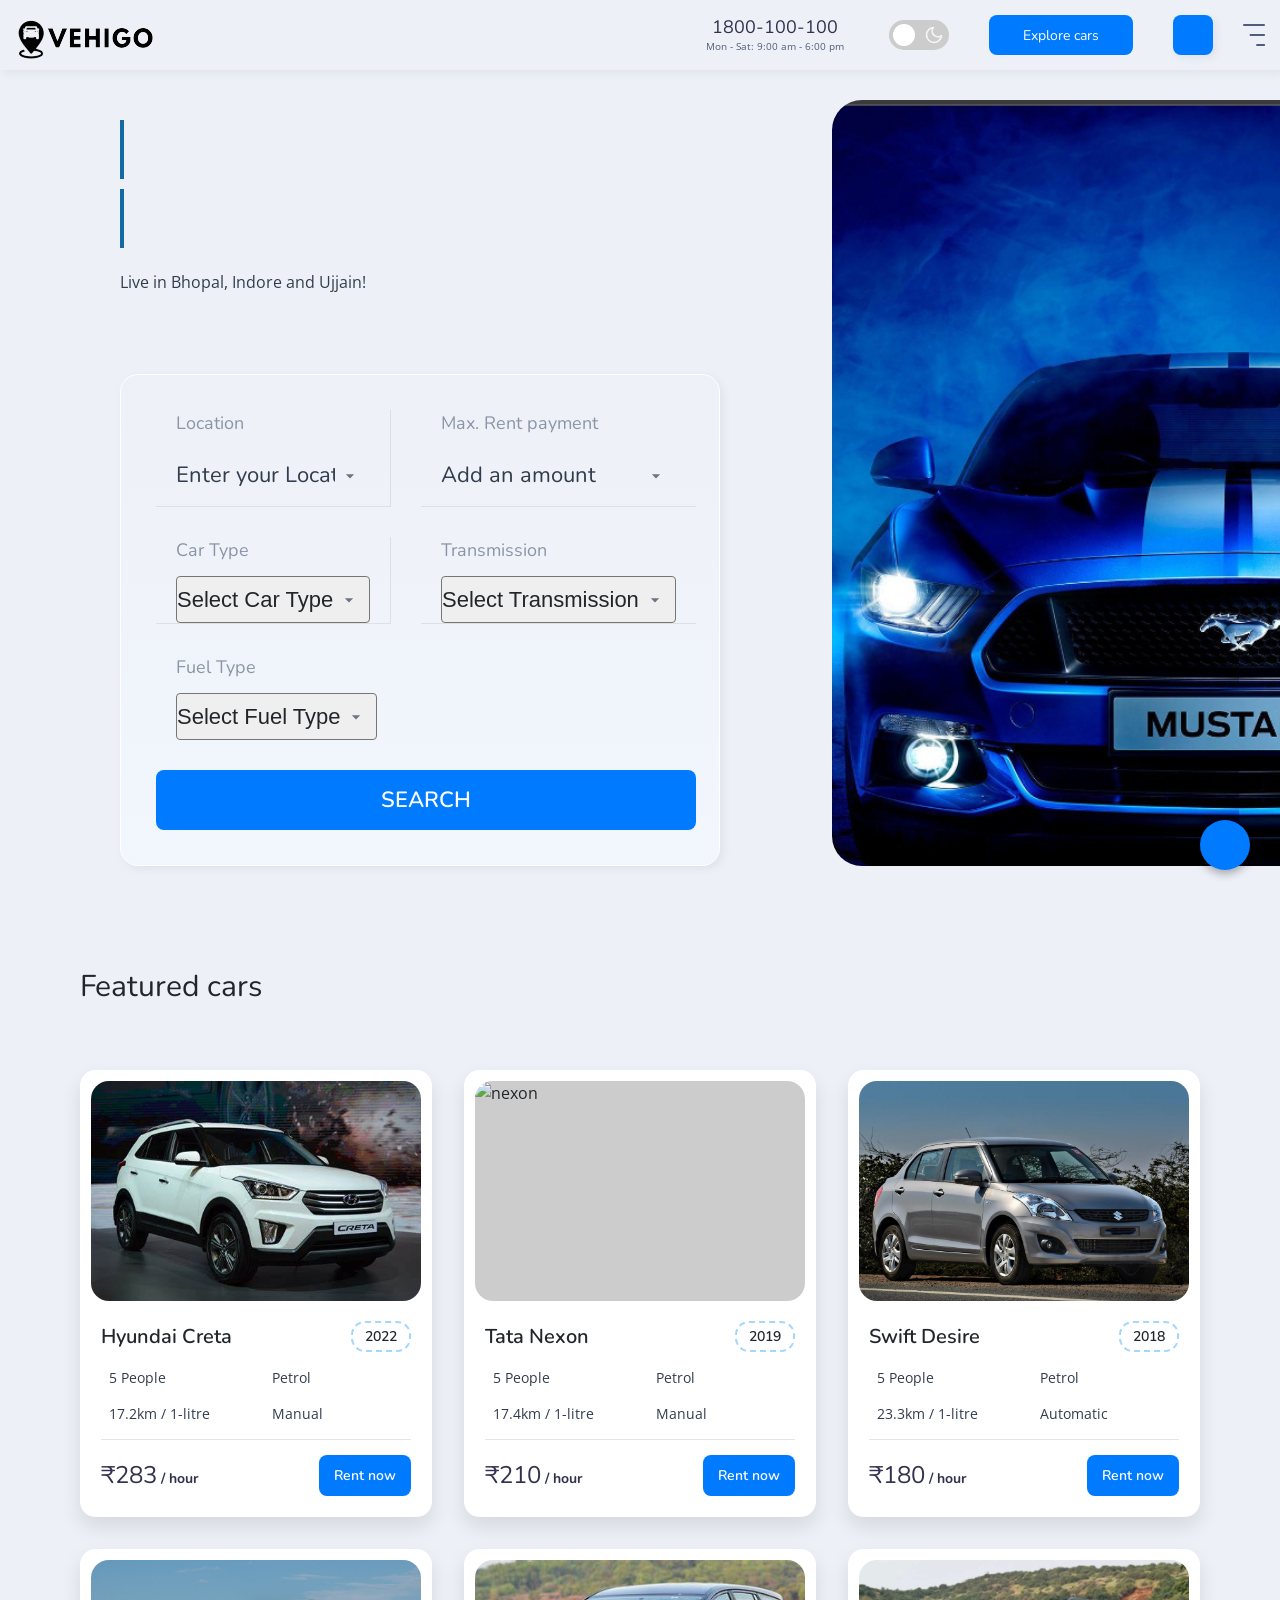
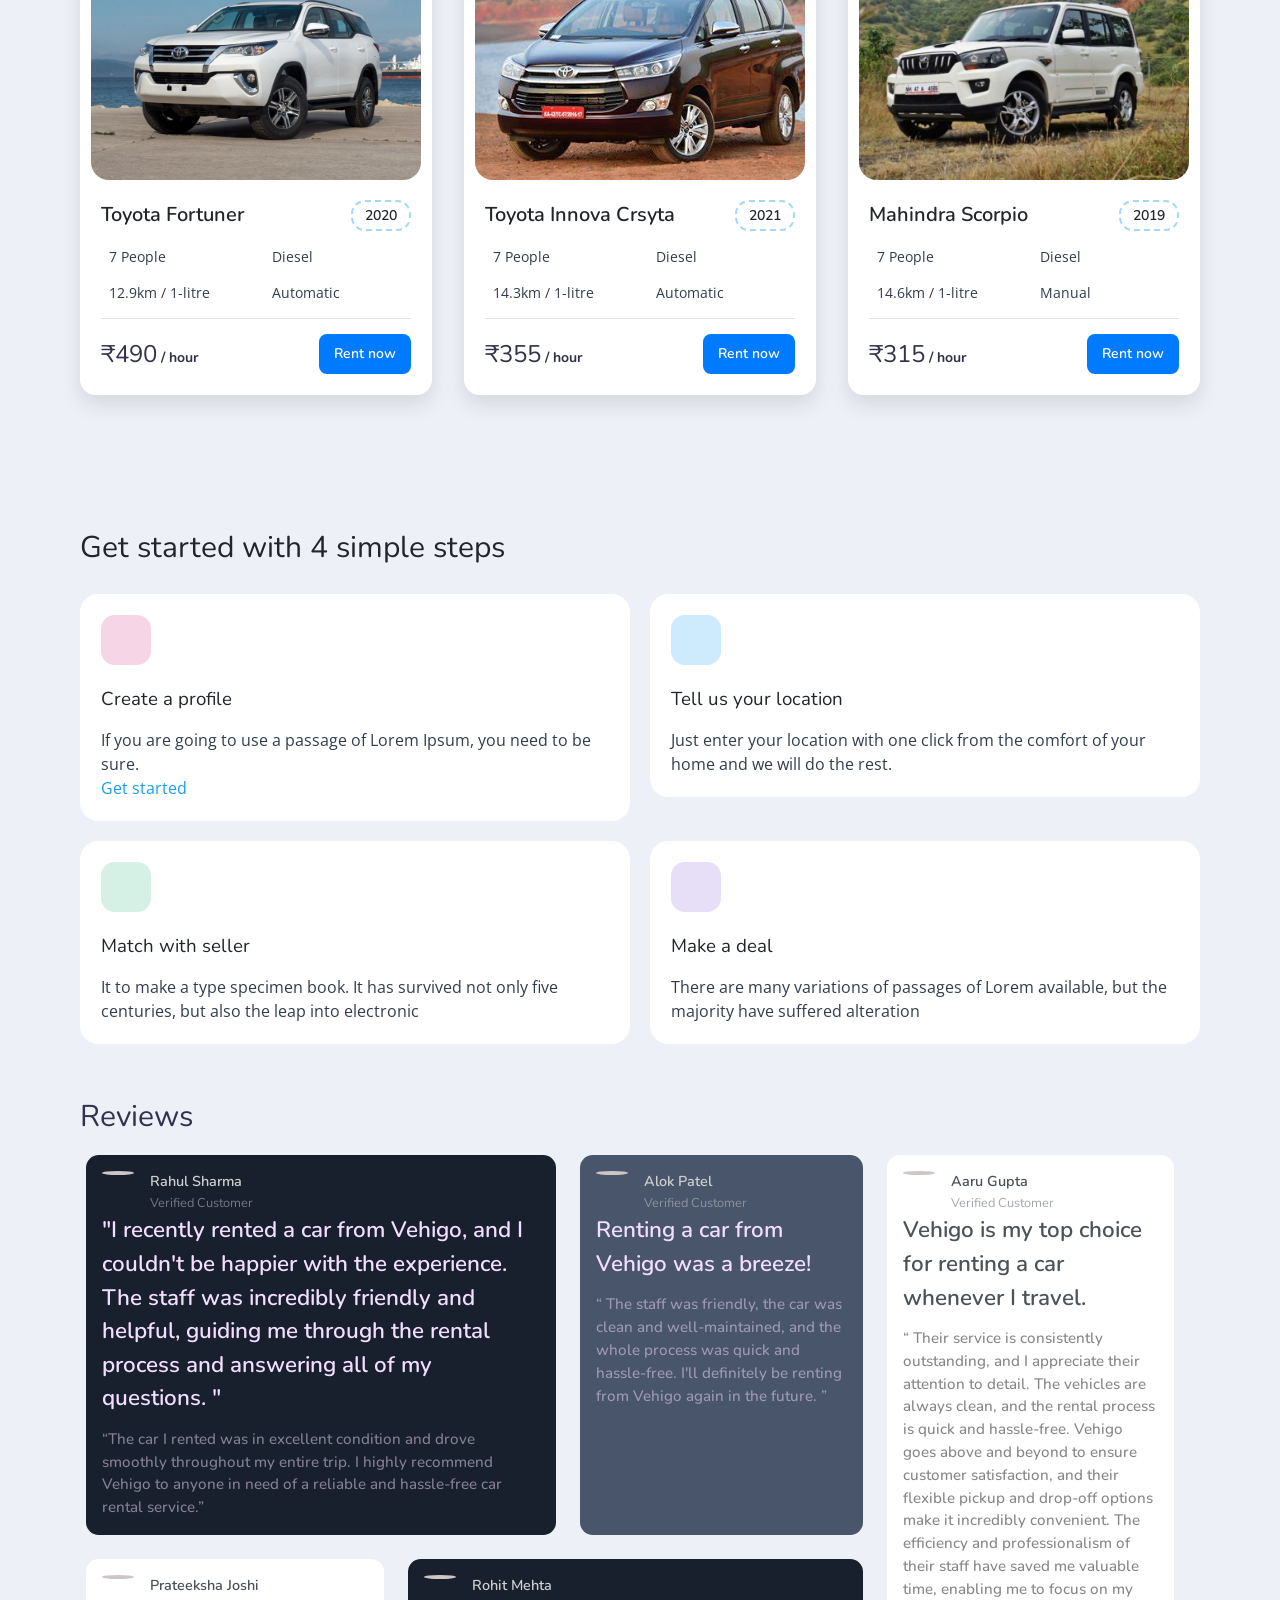
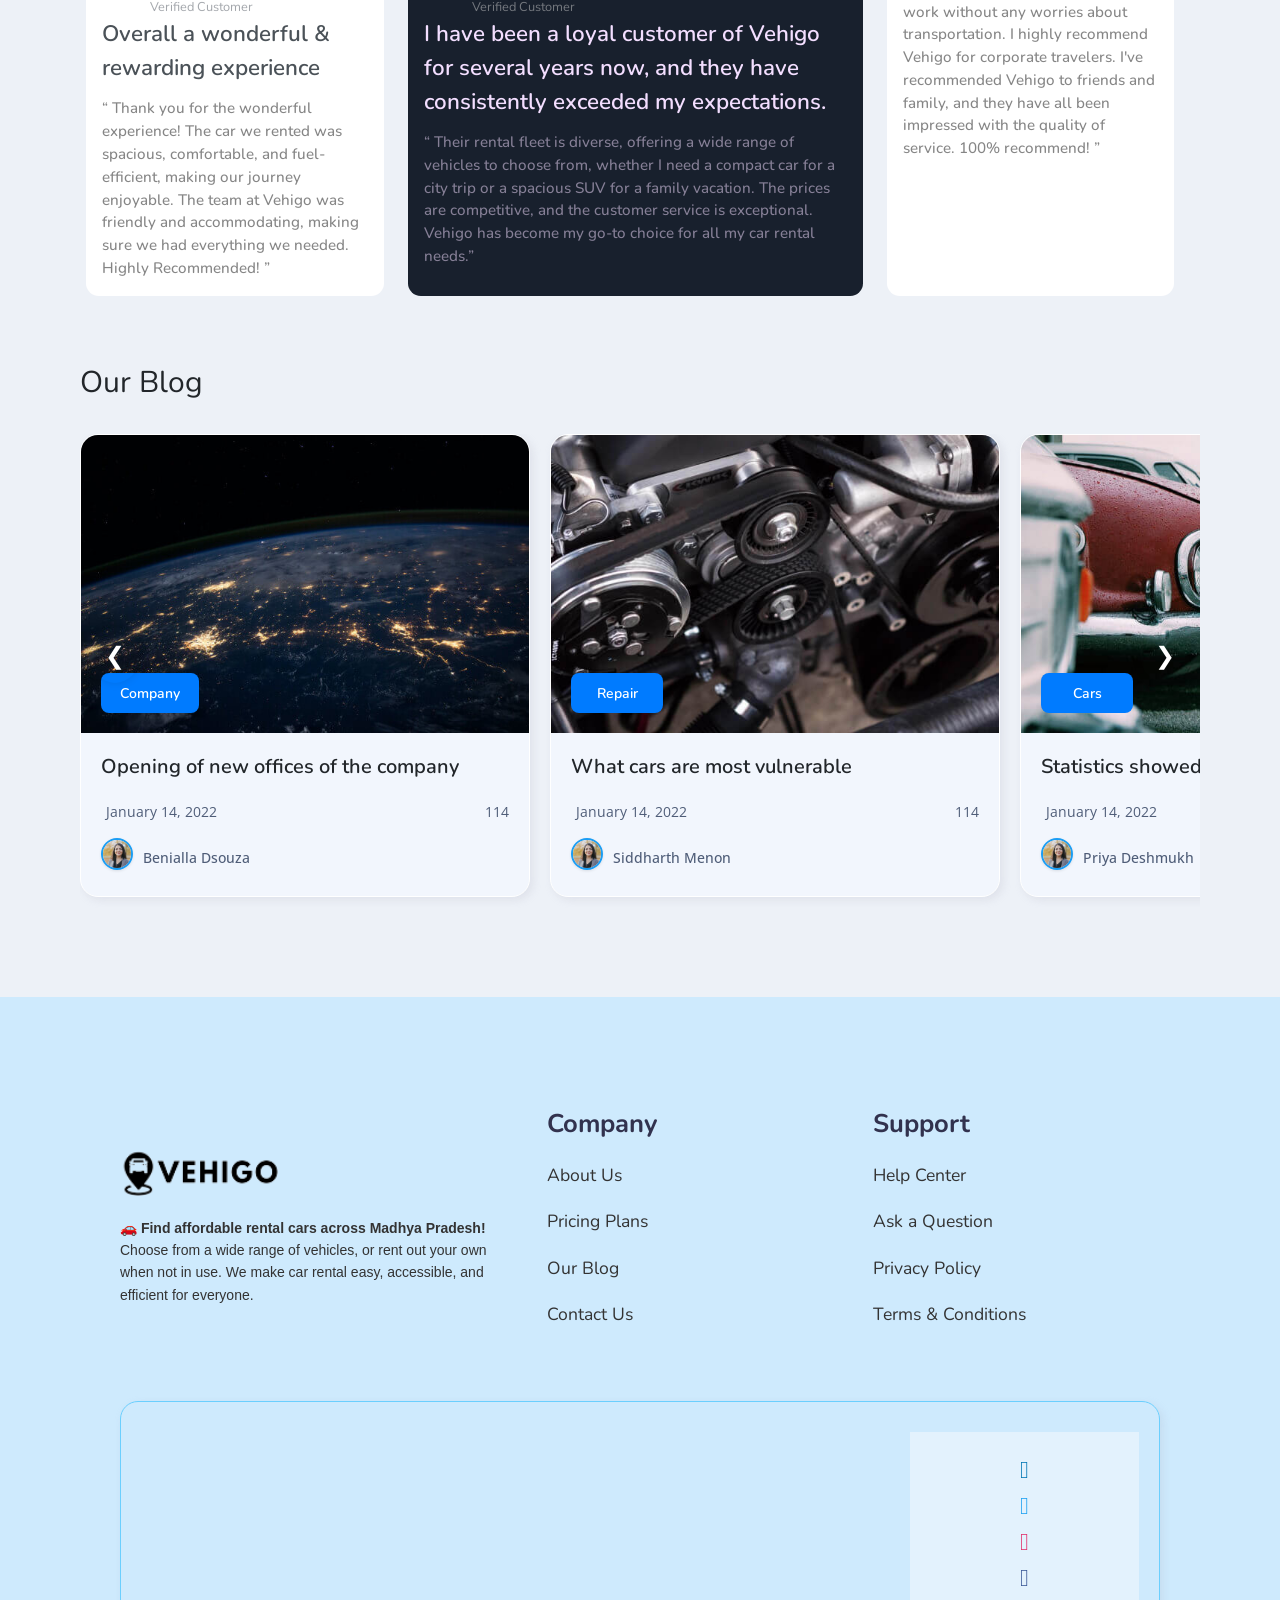
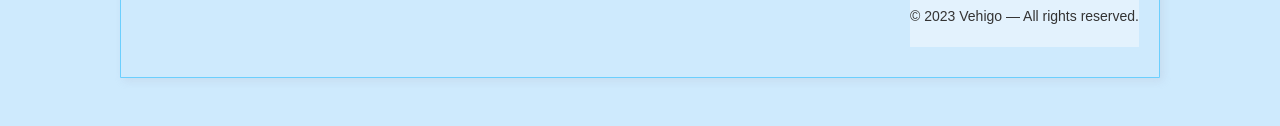
==== index.html @ bae56d13 "Enhanced card style for cars" ====
<!DOCTYPE html>
<html lang="en">
  <head>
    <meta charset="UTF-8" />
    <meta http-equiv="X-UA-Compatible" content="IE=edge" />
    <meta name="viewport" content="width=device-width, initial-scale=1.0" />
    <link
      rel="stylesheet"
      href="https://cdnjs.cloudflare.com/ajax/libs/font-awesome/4.7.0/css/font-awesome.min.css"
    />

    <title>Vehigo - Rent your favourite car</title>


    <!-- 
    - favicon
  -->
    <link rel="shortcut icon" href="./public/favicon.svg" type="image/svg+xml" />

    <!-- 
    - custom css link
  -->
    <link rel="stylesheet" href="assets/css/style.css" />

     
    <link rel="preconnect" href="https://fonts.googleapis.com" />
    <link rel="preconnect" href="https://fonts.gstatic.com" crossorigin />
    <link
      href="https://fonts.googleapis.com/css2?family=Nunito:wght@400;600&family=Open+Sans&display=swap"
      rel="stylesheet"
    />
  </head>

  <body>
    <header class="header" data-header>
      <div class="container">
        <div class="overlay" data-overlay></div>

        <a href="index.html" class="logo">
          <img src="./assets/images/vehigologo.png" alt="VehiGo logo" />
        </a>

        <nav class="navbar" data-navbar>
          <ul class="navbar-list">
            <li>
              <a href="index.html" class="navbar-link" data-nav-link>Home</a>
            </li>

            <li>
              <a href="#featured-car" class="navbar-link" data-nav-link
                >Explore cars</a
              >
            </li>

            <li>
              <a href="./src/pages/about.html" class="navbar-link" data-nav-link>About us</a>
            </li>

            <li>
              <a href="#blog" class="navbar-link" data-nav-link>Blog</a>
            </li>

            <li>
              <a href="offline.html" class="navbar-link" data-nav-link
                >Offline Centers</a
              >
            </li>

             <li>
              <a href="rentcar.html" class="navbar-link" data-nav-link>Rent Your Car</a>
            </li>

            <!-- 🌙 Dark Mode Toggle Button -->
            <!-- Removed dark mode toggle button -->
          </ul>
        </nav>

        <div class="header-actions">
          <div class="header-contact">
            <a href="tel:1800100100" class="contact-link">1800-100-100</a>

            <span class="contact-time">Mon - Sat: 9:00 am - 6:00 pm</span>
          </div>
          <!-- Theme Toggle Switch with SVG icons -->
          <label class="theme-switch" for="theme-toggle">
            <input type="checkbox" id="theme-toggle" />
            <span class="slider">
              <span class="icon sun" aria-label="Light mode">
                <svg width="20" height="20" viewBox="0 0 24 24" fill="none" stroke="orange" stroke-width="2" stroke-linecap="round" stroke-linejoin="round"><circle cx="12" cy="12" r="5"/><line x1="12" y1="1" x2="12" y2="3"/><line x1="12" y1="21" x2="12" y2="23"/><line x1="4.22" y1="4.22" x2="5.64" y2="5.64"/><line x1="18.36" y1="18.36" x2="19.78" y2="19.78"/><line x1="1" y1="12" x2="3" y2="12"/><line x1="21" y1="12" x2="23" y2="12"/><line x1="4.22" y1="19.78" x2="5.64" y2="18.36"/><line x1="18.36" y1="5.64" x2="19.78" y2="4.22"/></svg>
              </span>
              <span class="icon moon" aria-label="Dark mode">
                <svg width="20" height="20" viewBox="0 0 24 24" fill="none" stroke="#f5f5f5" stroke-width="2" stroke-linecap="round" stroke-linejoin="round"><path d="M21 12.79A9 9 0 1 1 11.21 3a7 7 0 0 0 9.79 9.79z"/></svg>
              </span>
            </span>
          </label>


          <!-- home.html -->
          <button id="logoutBtn" style="display: none">Logout</button>


          <a href="#featured-car" class="btn" aria-labelledby="aria-label-txt">
            <ion-icon name="car-outline"></ion-icon>

            <span id="aria-label-txt">Explore cars</span>
          </a>

          <a href="./login.html" class="btn user-btn" aria-label="Profile">
            <ion-icon name="person-outline"></ion-icon>
          </a>

          <button
            class="nav-toggle-btn"
            data-nav-toggle-btn
            aria-label="Toggle Menu"
          >
            <span class="one"></span>
            <span class="two"></span>
            <span class="three"></span>
          </button>
        </div>
      </div>
    </header>

    <main>
      <article>

        <!-- 
        -!= #HERO
      -->

        <section class="hero section" id="home" style="padding-left: 40px">

          <div class="container">
            <div class="hero-content">
              <div class="curr-hero">
                <h2 class="h1 hero-title first">Seamless rentals</h2>
                <h2 class="h1 hero-title second">Endless Adventures!</h2>
              </div>

              <p class="hero-text">Live in Bhopal, Indore and Ujjain!</p>
            </div>

            <div class="hero-banner"></div>

            <form action="" id="searchForm" class="hero-form">
              <div class="input-wrapper">
                <label for="input-1" class="input-label">Location</label>

                <input
                  type="text"
                  name="car-model"
                  id="input-1"
                  class="input-field"
                  placeholder="Enter your Location"
                />
                <span id="location-error" class="error-message"></span>
              </div>

              <div class="input-wrapper">
                <label for="input-2" class="input-label"
                  >Max. Rent payment</label
                >

                <input
                  type="text"
                  name="monthly-pay"
                  id="input-2"
                  class="input-field"
                  placeholder="Add an amount "
                />
                <span id="rent-error" class="error-message"></span>
              </div>

              <div class="input-wrapper">
                <label for="car-type" class="input-label">Car Type</label>
                <select name="car-type" id="car-type" class="input-field">
                  <option value="">Select Car Type</option>
                  <option value="suv">SUV</option>
                  <option value="sedan">Sedan</option>
                  <option value="hatchback">Hatchback</option>
                  <option value="mpv">MPV</option>
                  <option value="luxury">Luxury</option>
                </select>
                <span class="error-msg" id="carType-error"></span>

              </div>

              <div class="input-wrapper">
                <label for="transmission" class="input-label"
                  >Transmission</label
                >
                <select name="transmission" id="transmission" class="input-field">
                  <option value="">Select Transmission</option>
                  <option value="automatic">Automatic</option>
                  <option value="manual">Manual</option>
                </select>
                <span class="error-msg" id="transmission-error"></span>

              </div>

              <div class="input-wrapper">
                <label for="fuel-type" class="input-label">Fuel Type</label>
                <select name="fuel-type" id="fuel-type" class="input-field">
                  <option value="">Select Fuel Type</option>
                  <option value="petrol">Petrol</option>
                  <option value="diesel">Diesel</option>
                  <option value="ev">EV</option>
                  <option value="cng">CNG</option>
                </select>
                <span class="error-msg" id="fuelType-error"></span>
              </div>

              <button type="submit" class="btn">Search</button>
            </form>
          </div>
        </section>

        <section class="section featured-car" id="featured-car">
          <div class="container">
            <div class="title-wrapper">
              <h2 class="h2 section-title">Featured cars</h2>

              <!-- <a href="#" class="featured-car-link">
                <span>View more</span>

                <ion-icon name="arrow-forward-outline"></ion-icon>
              </a> -->
            </div>

            <ul class="featured-car-list">
              <li>
                <div class="featured-car-card">
                  <figure class="card-banner">
                    <img
                      src="./assets/images/creta.jpeg"
                      alt="Hyundai Creta"
                      loading="lazy"
                      width="440"
                      height="300"
                      class="w-100"
                    />
                  </figure>

                  <div class="card-content">
                    <div class="card-title-wrapper">
                      <h3 class="h3 card-title">
                        <a href="#">Hyundai Creta</a>
                      </h3>

                      <data class="year" value="2021">2022</data>
                    </div>

                    <ul class="card-list">
                      <li class="card-list-item">
                        <ion-icon name="people-outline"></ion-icon>

                        <span class="card-item-text">5 People</span>
                      </li>

                      <li class="card-list-item">
                        <ion-icon name="flash-outline"></ion-icon>

                        <span class="card-item-text">Petrol</span>
                      </li>

                      <li class="card-list-item">
                        <ion-icon name="speedometer-outline"></ion-icon>

                        <span class="card-item-text">17.2km / 1-litre</span>
                      </li>

                      <li class="card-list-item">
                        <ion-icon name="hardware-chip-outline"></ion-icon>

                        <span class="card-item-text">Manual</span>
                      </li>
                    </ul>

                    <div class="card-price-wrapper">
                      <p class="card-price"><strong>₹283</strong> / hour</p>

                      <button class="btn">Rent now</button>
                    </div>
                  </div>
                </div>
              </li>

              <li>
                <div class="featured-car-card">
                  <figure class="card-banner">
                    <img
                      src="./assets/images/nexon.jpg"
                      alt="nexon"
                      loading="lazy"
                      width="440"
                      height="300"
                      class="w-100"
                    />
                  </figure>

                  <div class="card-content">
                    <div class="card-title-wrapper">
                      <h3 class="h3 card-title">
                        <a href="#">Tata Nexon</a>
                      </h3>

                      <data class="year" value="2019">2019</data>
                    </div>

                    <ul class="card-list">
                      <li class="card-list-item">
                        <ion-icon name="people-outline"></ion-icon>

                        <span class="card-item-text">5 People</span>
                      </li>

                      <li class="card-list-item">
                        <ion-icon name="flash-outline"></ion-icon>

                        <span class="card-item-text">Petrol</span>
                      </li>

                      <li class="card-list-item">
                        <ion-icon name="speedometer-outline"></ion-icon>

                        <span class="card-item-text">17.4km / 1-litre</span>
                      </li>

                      <li class="card-list-item">
                        <ion-icon name="hardware-chip-outline"></ion-icon>

                        <span class="card-item-text">Manual</span>
                      </li>
                    </ul>

                    <div class="card-price-wrapper">
                      <p class="card-price"><strong>₹210</strong> / hour</p>

                      <button class="btn">Rent now</button>
                    </div>
                  </div>
                </div>
              </li>

              <li>
                <div class="featured-car-card">
                  <figure class="card-banner">
                    <img
                      src="./assets/images/swift desire.jpg"
                      alt="Swift desire"
                      loading="lazy"
                      width="440"
                      height="300"
                      class="w-100"
                    />
                  </figure>

                  <div class="card-content">
                    <div class="card-title-wrapper">
                      <h3 class="h3 card-title">
                        <a href="#">Swift Desire</a>
                      </h3>

                      <data class="year" value="2020">2018</data>
                    </div>

                    <ul class="card-list">
                      <li class="card-list-item">
                        <ion-icon name="people-outline"></ion-icon>

                        <span class="card-item-text">5 People</span>
                      </li>

                      <li class="card-list-item">
                        <ion-icon name="flash-outline"></ion-icon>

                        <span class="card-item-text">Petrol</span>
                      </li>

                      <li class="card-list-item">
                        <ion-icon name="speedometer-outline"></ion-icon>

                        <span class="card-item-text">23.3km / 1-litre</span>
                      </li>

                      <li class="card-list-item">
                        <ion-icon name="hardware-chip-outline"></ion-icon>

                        <span class="card-item-text">Automatic</span>
                      </li>
                    </ul>

                    <div class="card-price-wrapper">
                      <p class="card-price"><strong>₹180</strong> / hour</p>

                      <button class="btn">Rent now</button>
                    </div>
                  </div>
                </div>
              </li>

              <li>
                <div class="featured-car-card">
                  <figure class="card-banner">
                    <img
                      src="./assets/images/fortuner.jpg"
                      alt="Toyota Fortuner"
                      loading="lazy"
                      width="440"
                      height="300"
                      class="w-100"
                    />
                  </figure>

                  <div class="card-content">
                    <div class="card-title-wrapper">
                      <h3 class="h3 card-title">
                        <a href="#">Toyota Fortuner</a>
                      </h3>

                      <data class="year" value="2020">2020</data>
                    </div>

                    <ul class="card-list">
                      <li class="card-list-item">
                        <ion-icon name="people-outline"></ion-icon>

                        <span class="card-item-text">7 People</span>
                      </li>

                      <li class="card-list-item">
                        <ion-icon name="flash-outline"></ion-icon>

                        <span class="card-item-text">Diesel</span>
                      </li>

                      <li class="card-list-item">
                        <ion-icon name="speedometer-outline"></ion-icon>

                        <span class="card-item-text">12.9km / 1-litre</span>
                      </li>

                      <li class="card-list-item">
                        <ion-icon name="hardware-chip-outline"></ion-icon>

                        <span class="card-item-text">Automatic</span>
                      </li>
                    </ul>

                    <div class="card-price-wrapper">
                      <p class="card-price"><strong>₹490</strong> / hour</p>

                      <button class="btn">Rent now</button>
                    </div>
                  </div>
                </div>
              </li>

              <li>
                <div class="featured-car-card">
                  <figure class="card-banner">
                    <img
                      src="./assets/images/innova.jpeg"
                      alt="Toyota Innova Crysta"
                      loading="lazy"
                      width="440"
                      height="300"
                      class="w-100"
                    />
                  </figure>

                  <div class="card-content">
                    <div class="card-title-wrapper">
                      <h3 class="h3 card-title">
                        <a href="#">Toyota Innova Crsyta</a>
                      </h3>

                      <data class="year" value="2021">2021</data>
                    </div>

                    <ul class="card-list">
                      <li class="card-list-item">
                        <ion-icon name="people-outline"></ion-icon>

                        <span class="card-item-text">7 People</span>
                      </li>

                      <li class="card-list-item">
                        <ion-icon name="flash-outline"></ion-icon>

                        <span class="card-item-text">Diesel</span>
                      </li>

                      <li class="card-list-item">
                        <ion-icon name="speedometer-outline"></ion-icon>

                        <span class="card-item-text">14.3km / 1-litre</span>
                      </li>

                      <li class="card-list-item">
                        <ion-icon name="hardware-chip-outline"></ion-icon>

                        <span class="card-item-text">Automatic</span>
                      </li>
                    </ul>

                    <div class="card-price-wrapper">
                      <p class="card-price"><strong>₹355</strong> / hour</p>

                      <button class="btn">Rent now</button>
                    </div>
                  </div>
                </div>
              </li>

              <li>
                <div class="featured-car-card">
                  <figure class="card-banner">
                    <img
                      src="./assets/images/mahindra-scorpio.jpg"
                      alt="Mahindra Scorpio"
                      loading="lazy"
                      width="440"
                      height="300"
                      class="w-100"
                    />
                  </figure>

                  <div class="card-content">
                    <div class="card-title-wrapper">
                      <h3 class="h3 card-title">
                        <a href="#">Mahindra Scorpio</a>
                      </h3>

                      <data class="year" value="2019">2019</data>
                    </div>

                    <ul class="card-list">
                      <li class="card-list-item">
                        <ion-icon name="people-outline"></ion-icon>

                        <span class="card-item-text">7 People</span>
                      </li>

                      <li class="card-list-item">
                        <ion-icon name="flash-outline"></ion-icon>

                        <span class="card-item-text">Diesel</span>
                      </li>

                      <li class="card-list-item">
                        <ion-icon name="speedometer-outline"></ion-icon>

                        <span class="card-item-text">14.6km / 1-litre</span>
                      </li>

                      <li class="card-list-item">
                        <ion-icon name="hardware-chip-outline"></ion-icon>

                        <span class="card-item-text">Manual</span>
                      </li>
                    </ul>

                    <div class="card-price-wrapper">
                      <p class="card-price"><strong>₹315</strong> / hour</p>

                      <button class="btn">Rent now</button>
                    </div>
                  </div>
                </div>
              </li>
            </ul>
          </div>
        </section>

        <section class="section get-start">
          <div class="container">
            <h2 class="h2 section-title">Get started with 4 simple steps</h2>

            <ul class="get-start-list">
              <li>
                <div class="get-start-card">
                  <div class="card-icon icon-1">
                    <ion-icon name="person-add-outline"></ion-icon>
                  </div>

                  <h3 class="card-title">Create a profile</h3>

                  <p class="card-text">
                    If you are going to use a passage of Lorem Ipsum, you need
                    to be sure.
                  </p>

                  <a href="./login.html" class="card-link">Get started</a>
                </div>
              </li>

              <li>
                <div class="get-start-card">
                  <div class="card-icon icon-2">
                    <ion-icon name="car-outline"></ion-icon>
                  </div>

                  <h3 class="card-title">Tell us your location</h3>

                  <p class="card-text">
                    Just enter your location with one click from the comfort of
                    your home and we will do the rest.
                  </p>
                </div>
              </li>

              <li>
                <div class="get-start-card">
                  <div class="card-icon icon-3">
                    <ion-icon name="person-outline"></ion-icon>
                  </div>

                  <h3 class="card-title">Match with seller</h3>

                  <p class="card-text">
                    It to make a type specimen book. It has survived not only
                    five centuries, but also the leap into electronic
                  </p>
                </div>
              </li>

              <li>
                <div class="get-start-card">
                  <div class="card-icon icon-4">
                    <ion-icon name="card-outline"></ion-icon>
                  </div>

                  <h3 class="card-title">Make a deal</h3>

                  <p class="card-text">
                    There are many variations of passages of Lorem available,
                    but the majority have suffered alteration
                  </p>
                </div>
              </li>
            </ul>
          </div>
        </section>

        <section class="reviews" id="reviews">
          <div class="contain container">
            <h2>Reviews</h2>
            <div class="outerdiv">
              <div class="innerdiv">
                <div class="div1 eachdiv">
                  <div class="userdetails">
                    <div class="imgbox">
                      <img
                        src="https://raw.githubusercontent.com/RahulSahOfficial/testimonials_grid_section/5532c958b7d3c9b910a216b198fdd21c73112d84/images/image-daniel.jpg"
                        alt=""
                      />
                    </div>
                    <div class="detbox">
                      <p class="name">Rahul Sharma</p>
                      <p class="designation">Verified Customer</p>
                    </div>
                  </div>
                  <div class="review">
                    <h4>
                      "I recently rented a car from Vehigo, and I couldn't be
                      happier with the experience. The staff was incredibly
                      friendly and helpful, guiding me through the rental
                      process and answering all of my questions. "
                    </h4>
                    <p>
                      “The car I rented was in excellent condition and drove
                      smoothly throughout my entire trip. I highly recommend
                      Vehigo to anyone in need of a reliable and hassle-free car
                      rental service.”
                    </p>
                  </div>
                </div>
                <div class="div2 eachdiv">
                  <div class="userdetails">
                    <div class="imgbox">
                      <img
                        src="https://raw.githubusercontent.com/RahulSahOfficial/testimonials_grid_section/5532c958b7d3c9b910a216b198fdd21c73112d84/images/image-jonathan.jpg"
                        alt=""
                      />
                    </div>
                    <div class="detbox">
                      <p class="name">Alok Patel</p>
                      <p class="designation">Verified Customer</p>
                    </div>
                  </div>
                  <div class="review">
                    <h4>Renting a car from Vehigo was a breeze!</h4>
                    <p>
                      “ The staff was friendly, the car was clean and
                      well-maintained, and the whole process was quick and
                      hassle-free. I'll definitely be renting from Vehigo again
                      in the future. ”
                    </p>
                  </div>
                </div>
                <div class="div3 eachdiv">
                  <div class="userdetails">
                    <div class="imgbox">
                      <img
                        src="https://raw.githubusercontent.com/RahulSahOfficial/testimonials_grid_section/5532c958b7d3c9b910a216b198fdd21c73112d84/images/image-kira.jpg"
                        alt=""
                      />
                    </div>
                    <div class="detbox">
                      <p class="name dark">Aaru Gupta</p>
                      <p class="designation dark">Verified Customer</p>
                    </div>
                  </div>
                  <div class="review dark">
                    <h4>
                      Vehigo is my top choice for renting a car whenever I
                      travel.
                    </h4>
                    <p>
                      “ Their service is consistently outstanding, and I
                      appreciate their attention to detail. The vehicles are
                      always clean, and the rental process is quick and
                      hassle-free. Vehigo goes above and beyond to ensure
                      customer satisfaction, and their flexible pickup and
                      drop-off options make it incredibly convenient. The
                      efficiency and professionalism of their staff have saved
                      me valuable time, enabling me to focus on my work without
                      any worries about transportation. I highly recommend
                      Vehigo for corporate travelers. I've recommended Vehigo to
                      friends and family, and they have all been impressed with
                      the quality of service. 100% recommend! ”
                    </p>
                  </div>
                </div>
                <div class="div4 eachdiv">
                  <div class="userdetails">
                    <div class="imgbox">
                      <img
                        src="https://raw.githubusercontent.com/RahulSahOfficial/testimonials_grid_section/5532c958b7d3c9b910a216b198fdd21c73112d84/images/image-jeanette.jpg"
                        alt=""
                      />
                    </div>
                    <div class="detbox">
                      <p class="name dark">Prateeksha Joshi</p>
                      <p class="designation dark">Verified Customer</p>
                    </div>
                  </div>
                  <div class="review dark">
                    <h4>Overall a wonderful & rewarding experience</h4>
                    <p>
                      “ Thank you for the wonderful experience! The car we
                      rented was spacious, comfortable, and fuel-efficient,
                      making our journey enjoyable. The team at Vehigo was
                      friendly and accommodating, making sure we had everything
                      we needed. Highly Recommended! ”
                    </p>
                  </div>
                </div>
                <div class="div5 eachdiv">
                  <div class="userdetails">
                    <div class="imgbox">
                      <img
                        src="https://raw.githubusercontent.com/RahulSahOfficial/testimonials_grid_section/5532c958b7d3c9b910a216b198fdd21c73112d84/images/image-patrick.jpg"
                        alt=""
                      />
                    </div>
                    <div class="detbox">
                      <p class="name">Rohit Mehta</p>
                      <p class="designation">Verified Customer</p>
                    </div>
                  </div>
                  <div class="review">
                    <h4>
                      I have been a loyal customer of Vehigo for several years
                      now, and they have consistently exceeded my expectations.
                    </h4>
                    <p>
                      “ Their rental fleet is diverse, offering a wide range of
                      vehicles to choose from, whether I need a compact car for
                      a city trip or a spacious SUV for a family vacation. The
                      prices are competitive, and the customer service is
                      exceptional. Vehigo has become my go-to choice for all my
                      car rental needs.”
                    </p>
                  </div>
                </div>
              </div>
            </div>
          </div>
        </section>


        <!-- 
        - #BLOG
      -->


        <section class="section blog" id="blog">
          <div class="container">
            <div class="blog-wrapper">
              <h2 class="h2 section-title">Our Blog</h2>

              <button class="left-arrow">&#10094;</button>

              <ul class="blog-list has-scrollbar">

                <!-- BLOG 1 -->

                <li>
                  <div class="blog-card">
                    <figure class="card-banner">
                      <a href="blogs/blog1.html">
                        <img
                          src="./assets/images/blog-1.jpg"
                          alt="Opening of new offices of the company"
                          loading="lazy"
                          class="w-100"
                        />
                      </a>
                      <a href="blogs/blog1.html" class="btn card-badge"
                        >Company</a
                      >
                    </figure>

                    <div class="card-content">
                      <h3 class="h3 card-title">
                        <a href="blogs/blog1.html"
                          >Opening of new offices of the company</a
                        >
                      </h3>
                      <div class="card-meta">
                        <div class="publish-date">
                          <ion-icon name="time-outline"></ion-icon>
                          <time datetime="2022-01-14">January 14, 2022</time>
                        </div>
                        <div class="comments">

                          <ion-icon name="chatbubble-ellipses-outline"></ion-icon>

                          <data value="114">114</data>
                        </div>
                      </div>
                      <div class="card-author">

                        <img
                          src="./assets/images/author.jpg"
                          class="author-img"
                        />

                        <div class="author-name">Benialla Dsouza</div>
                      </div>
                    </div>
                  </div>
                </li>


                <!-- BLOG 2 -->

                <li>
                  <div class="blog-card">
                    <figure class="card-banner">
                      <a href="blogs/blog2.html">
                        <img
                          src="./assets/images/blog-2.jpg"
                          alt="What cars are most vulnerable"
                          loading="lazy"
                          class="w-100"
                        />
                      </a>
                      <a href="blogs/blog2.html" class="btn card-badge"
                        >Repair</a
                      >
                    </figure>

                    <div class="card-content">
                      <h3 class="h3 card-title">

                        <a href="blogs/blog2.html">What cars are most vulnerable</a>

                      </h3>
                      <div class="card-meta">
                        <div class="publish-date">
                          <ion-icon name="time-outline"></ion-icon>
                          <time datetime="2022-01-14">January 14, 2022</time>
                        </div>
                        <div class="comments">

                          <ion-icon
                            name="chatbubble-ellipses-outline"
                          ></ion-icon>

                          <data value="114">114</data>
                        </div>
                      </div>
                      <div class="card-author">

                        <img src="./assets/images/author.jpg" class="author-img" />

                        <div class="author-name">Siddharth Menon</div>
                      </div>
                    </div>
                  </div>
                </li>



                <!-- BLOG 3 -->

                <li>
                  <div class="blog-card">
                    <figure class="card-banner">
                      <a href="blogs/blog3.html">
                        <img
                          src="./assets/images/blog-3.jpg"
                          alt="Statistics showed which average age"
                          loading="lazy"
                          class="w-100"
                        />
                      </a>
                      <a href="blogs/blog3.html" class="btn card-badge">Cars</a>
                    </figure>

                    <div class="card-content">
                      <h3 class="h3 card-title">
                        <a href="blogs/blog3.html"
                          >Statistics showed which average age</a
                        >
                      </h3>
                      <div class="card-meta">
                        <div class="publish-date">
                          <ion-icon name="time-outline"></ion-icon>
                          <time datetime="2022-01-14">January 14, 2022</time>
                        </div>
                        <div class="comments">

                          <ion-icon
                            name="chatbubble-ellipses-outline"
                          ></ion-icon>
                          <data value="114">114</data>
                        </div>
                      </div>
                      <div class="card-author">

                        <img
                          src="./assets/images/author.jpg"
                          class="author-img"
                        />

                        <div class="author-name">Priya Deshmukh</div>
                      </div>
                    </div>
                  </div>
                </li>

                <!-- BLOG 4 -->

                <li>
                  <div class="blog-card">
                    <figure class="card-banner">
                      <a href="blogs/blog4.html">
                        <img
                          src="./assets/images/blog-4.jpg"
                          alt="What's required when renting a car?"
                          loading="lazy"
                          class="w-100"
                        />
                      </a>
                      <a href="blogs/blog4.html" class="btn card-badge">Cars</a>
                    </figure>

                    <div class="card-content">
                      <h3 class="h3 card-title">
                        <a href="blogs/blog4.html"
                          >What's required when renting a car?</a
                        >
                      </h3>
                      <div class="card-meta">
                        <div class="publish-date">
                          <ion-icon name="time-outline"></ion-icon>
                          <time datetime="2022-01-14">January 14, 2022</time>
                        </div>
                        <div class="comments">

                          <ion-icon
                            name="chatbubble-ellipses-outline"
                          ></ion-icon>

                          <data value="114">114</data>
                        </div>
                      </div>
                      <div class="card-author">

                        <img
                          src="./assets/images/author.jpg"
                          class="author-img"
                        />

                        <div class="author-name">Ravi Khanna</div>
                      </div>
                    </div>
                  </div>
                </li>


                <!-- BLOG 5 -->

                <li>
                  <div class="blog-card">
                    <figure class="card-banner">
                      <a href="blogs/blog5.html">
                        <img
                          src="./assets/images/blog-5.jpg"
                          alt="New rules for handling our cars"
                          loading="lazy"
                          class="w-100"
                        />
                      </a>
                      <a href="blogs/blog5.html" class="btn card-badge"
                        >Company</a
                      >
                    </figure>

                    <div class="card-content">
                      <h3 class="h3 card-title">
                        <a href="blogs/blog5.html"
                          >New rules for handling our cars</a
                        >
                      </h3>
                      <div class="card-meta">
                        <div class="publish-date">
                          <ion-icon name="time-outline"></ion-icon>
                          <time datetime="2022-01-14">January 14, 2022</time>
                        </div>
                        <div class="comments">

                          <ion-icon
                            name="chatbubble-ellipses-outline"
                          ></ion-icon>

                          <data value="114">114</data>
                        </div>
                      </div>
                      <div class="card-author">

                        <img
                          src="./assets/images/author.jpg"
                          class="author-img"
                        />

                        <div class="author-name">Shruti Yadav</div>
                      </div>
                    </div>
                  </div>
                </li>
              </ul>

              <button class="right-arrow">&#10095;</button>
            </div>
          </div>
        </section>
      </article>
    </main>


    <!-- 
    - #FOOTER
  -->


<footer class="footer">
  <div class="container" style="max-width: 1200px; margin: auto;">
    
    <!-- Top Section -->
    <div class="footer-top" style="display: flex; flex-wrap: wrap; justify-content: space-between; gap: 2.5rem;">
      
      <!-- Brand Section -->
      <div class="footer-brand" style="flex: 1 1 300px;">
        <a href="#" class="logo">
          <img src="./assets/images/vehigologo.png" alt="VehiGo logo" style="width: 160px;" />
        </a>
        <p class="footer-text" style="margin-top: 1rem; line-height: 1.6;">
          🚗 <strong>Find affordable rental cars across Madhya Pradesh!</strong><br>
          Choose from a wide range of vehicles, or rent out your own when not in use. We make car rental easy, accessible, and efficient for everyone.
        </p>
      </div>

      <!-- Company Section -->
      <ul class="footer-list">
        <li><p class="footer-list-title">Company</p></li>
        <li><a href="#" class="footer-link" >About Us</a></li>
        <li><a href="#" class="footer-link" >Pricing Plans</a></li>
        <li><a href="#" class="footer-link" >Our Blog</a></li>
        <li><a href="./ContactUs.html" class="footer-link" >Contact Us</a></li>
      </ul>

      <!-- Support Section -->
      <ul class="footer-list">
        <li><p class="footer-list-title">Support</p></li>
        <li><a href="#" class="footer-link" >Help Center</a></li>
        <li><a href="./src/pages/Askaques.html" class="footer-link" >Ask a Question</a></li>
        <li><a href="./privacypolicy.html" class="footer-link" >Privacy Policy</a></li>
        <li><a href="./src/pages/tandc.html" class="footer-link">Terms & Conditions</a></li>
      </ul>
    </div>

    <!-- Bottom Section -->
    <div class="footer-bottom" >
      
      <!-- Social Icons -->
<footer style="background-color: #e3f2fd; padding: 20px 0; text-align: center;">
  <div class="social-icons" style="margin-bottom: 10px;">
    <a href="https://www.linkedin.com" target="_blank" style="margin: 0 10px; font-size: 24px; color: #0077b5;"><i class="fab fa-linkedin"></i></a>
    <a href="https://www.twitter.com" target="_blank" style="margin: 0 10px; font-size: 24px; color: #1da1f2;"><i class="fab fa-twitter"></i></a>
    <a href="https://www.instagram.com" target="_blank" style="margin: 0 10px; font-size: 24px; color: #e1306c;"><i class="fab fa-instagram"></i></a>
    <a href="https://www.facebook.com" target="_blank" style="margin: 0 10px; font-size: 24px; color: #3b5998;"><i class="fab fa-facebook"></i></a>
  </div>
  <p style="font-size: 14px; color: #333;">© 2023 Vehigo — All rights reserved.</p>
</footer>





    <script src="./assets/js/script.js"></script>
    <!-- Removed dark mode script -->

    <script>
      // Dynamically set the copyright year
      document.addEventListener('DOMContentLoaded', function() {
        var yearSpan = document.getElementById('copyright-year');
        if (yearSpan) {
          yearSpan.textContent = new Date().getFullYear();
        }
      });
    </script>

    <script src="./scripts/logout.js"></script>
    <script
      type="module"
      src="https://unpkg.com/ionicons@5.5.2/dist/ionicons/ionicons.esm.js"
    ></script>
    <script
      nomodule
      src="https://unpkg.com/ionicons@5.5.2/dist/ionicons/ionicons.js"
    ></script>


    
    <!-- Back to Top Button -->
    <a href="./index.html" style="
  position: fixed;
  bottom: 30px;
  right: 30px;
  background-color: #007BFF;
  color: white;
  border-radius: 50%;
  width: 50px;
  height: 50px;
  display: flex;
  align-items: center;
  justify-content: center;
  text-decoration: none;
  box-shadow: 0 4px 8px rgba(0, 0, 0, 0.3);
  z-index: 999;
  transition: background-color 0.3s;
" onmouseover="this.style.backgroundColor='#0056b3'" onmouseout="this.style.backgroundColor='#007BFF'">
  <ion-icon name="chevron-up-outline" style="font-size: 24px;"></ion-icon>
</a>

    
  </body>
</html>
---- assets/css/style.css ----
/*-----------------------------------*\
  #style.css
\*-----------------------------------*/

/**
 * copyright 2022 codewithsadee
 */

/*-----------------------------------*\
  #CUSTOM PROPERTY
\*-----------------------------------*/

:root {
  /**
   * colors
   */

  --pale-purple-pantone: hsl(262, 63%, 92%);
  --medium-sea-green: hsl(152, 63%, 43%);
  --lavender-blush: hsl(336, 35%, 92%);
  --carolina-blue: hsl(204, 91%, 53%);
  --carolina-blue-1: hsl(204, 78%, 36%);
  --columbia-blue: hsl(204, 92%, 90%);
  --alice-blue-1: hsl(216, 38%, 95%);
  --alice-blue-2: hsl(216, 75%, 97%);
  --alice-blue-3: hsl(216, 38%, 95%);
  --alice-blue-4: hsl(217, 33%, 92%);
  --independence: hsl(219, 21%, 39%); /* Original independence color */
  --deep-cerise: hsl(329, 63%, 52%);
  --eerie-black: hsl(210, 11%, 15%);
  --space-cadet: hsl(240, 22%, 25%); /* Used for headings, already quite dark */
  --blue-jeans: hsl(204, 80%, 63%);
  --slate-blue: hsl(262, 60%, 57%);
  --beau-blue: hsl(208, 86%, 92%);
  --honey-dew: hsl(152, 48%, 89%);
  --mimi-pink: hsl(329, 63%, 90%);
  --red-salsa: hsl(0, 79%, 63%);
  --sapphire: hsl(211, 100%, 35%);
  --manatee: hsl(219, 14%, 60%); /* Used for input labels, might need adjustment */
  --white: hsl(0, 0%, 100%);

  --gradient: linear-gradient(to top, var(--alice-blue-2), var(--alice-blue-3));

  /**
   * typography
   */

  --ff-nunito: 'Nunito', sans-serif;
  --ff-open-sans: 'Open Sans', sans-serif;

  --fs-1: 2.125rem;
  --fs-2: 1.875rem;
  --fs-3: 1.5rem;
  --fs-4: 1.375rem;
  --fs-5: 1.125rem;
  --fs-6: 0.875rem;
  --fs-7: 0.625rem;

  /* NEW: Define a new font size variable for slightly larger nav links */
  --fs-navbar-link: 1rem; /* 16px */

  --fw-400: 400;
  --fw-600: 600;

  /**
   * transition
   */

  --transition: 0.5s ease;

  /**
   * spacing
   */

  --section-padding: 50px;

  /**
   * radius
   */

  --radius-10: 10px;
  --radius-14: 14px;
  --radius-18: 18px;

  /**
   * shadow
   */

  --shadow-1: 3px 3px 9px hsla(240, 14%, 69%, 0.2);
  --shadow-2: 3px 3px 9px hsla(204, 92%, 59%, 0.3);

  /* --- NEW CONTRAST COLORS --- */
  --text-primary-dark: hsl(210, 11%, 15%); /* Very dark grey, closer to black */
  --text-secondary-dark: hsl(219, 21%, 25%); /* Darker shade of independence */
  --text-light-on-dark: hsl(0, 0%, 90%); /* Light grey for text on dark backgrounds */
  /* --- END NEW CONTRAST COLORS --- */

}

/*-----------------------------------*\
  #RESET
\*-----------------------------------*/

*,
*::before,
*::after {
  margin: 0;
  padding: 0;
  box-sizing: border-box;
}

li {
  list-style: none;
}

a {
  text-decoration: none;
}

a,
img,
span,
label,
input,
button,
ion-icon {
  display: block;
}

button,
input {
  background: none;
  border: none;
  font: inherit;
}

button {
  cursor: pointer;
}

input {
  width: 100%;
}

ion-icon {
  pointer-events: none;
}

html {
  font-family: var(--ff-open-sans);
  color: var(--text-primary-dark); /* Changed global text color for better readability */
  font-size: 1rem;
  line-height: 1.5;
  scroll-behavior: smooth;
  height: 100%; /* Ensure html has 100% height for vh to work consistently */
}

body {
  background: var(--alice-blue-1);
  overflow-x: hidden;
  height: 100%; /* Ensure body has 100% height for vh to work consistently */
}

::-webkit-scrollbar {
  width: 15px;
  height: 10px;
}

::-webkit-scrollbar-track {
  background: var(--white);
}

::-webkit-scrollbar-thumb {
  background: hsla(219, 14%, 60%, 0.3);
  border: 2px solid var(--white);
}


::-webkit-scrollbar-thumb:hover { background: hsla(219, 14%, 60%, 0.5); }



/* Removed dark mode related CSS */

#theme-toggle {
  position: fixed;
  top: 1rem;
  right: 1rem;
  font-size: 1.5rem;
  background: none;
  border: none;
  cursor: pointer;
}

/*-----------------------------------*\
  #THEME SWITCH
\*-----------------------------------*/

.theme-switch {
  position: relative;
  display: inline-block;
  width: 60px;
  height: 30px;
  margin-left: 15px;
  z-index: 1000;
}

.theme-switch input {
  opacity: 0;
  width: 0;
  height: 0;
}

.slider {
  position: absolute;
  cursor: pointer;
  top: 0;
  left: 0;
  right: 0;
  bottom: 0;
  background-color: #ccc;
  transition: .4s;
  border-radius: 30px;
  display: flex;
  align-items: center;
  justify-content: space-between;
  padding: 0 5px;
}

.slider:before {
  position: absolute;
  content: "";
  height: 22px;
  width: 22px;
  left: 4px;
  bottom: 4px;
  background-color: white;
  transition: .4s;
  border-radius: 50%;
  z-index: 2;
}

input:checked + .slider {
  background-color: #2196F3;
}

input:checked + .slider:before {
  transform: translateX(30px);
}

.slider .icon {
  display: flex;
  align-items: center;
  justify-content: center;
  z-index: 1;
}

.slider .icon.sun {
  color: #f39c12;
}

.slider .icon.moon {
  color: #f5f5f5;
}

/* Ensure theme switch doesn't interfere with navbar */
.header-actions {
  position: relative;
  z-index: 1001;
  display: flex;
  align-items: center;
  gap: 10px;
}

.theme-switch {
  pointer-events: auto;
  position: relative;
  z-index: 1002;
}

/* Ensure proper spacing in header actions */
.header-actions .btn {
  margin-left: 10px;
}

/* Prevent theme switch from interfering with other elements */
.header-actions > *:not(.theme-switch) {
  position: relative;
  z-index: 1000;
}

/*-----------------------------------*\
  #REUSED STYLE
\*-----------------------------------*/

.btn {
  position: relative;
  background: var(--background, var(--carolina-blue));
  color: var(--color, var(--white)); /* Buttons on blue background should have white text */
  min-width: var(--width, 40px);
  min-height: var(--height, 40px);
  padding: 5px;
  display: grid;
  place-items: center;
  border-radius: var(--radius-14);
  font-family: var(--ff-nunito);
  font-size: var(--fs-6);
  font-weight: var(--fw-600);
  overflow: hidden;
}

.btn ion-icon {
  font-size: 22px;
  --ionicon-stroke-width: 40px;
}

.btn::before {
  content: "";
  position: absolute;
  inset: 0;
  background: linear-gradient(to right, hsla(0, 0%, 100%, 0.4), transparent);
  opacity: 0;
  pointer-events: none;
  transition: var(--transition);
}

.btn:is(:hover, :focus) {
  box-shadow: var(--shadow-2);
}

.btn:is(:hover, :focus)::before {
  opacity: 1;
}

.section {
  padding-block: var(--section-padding);
}

.h1,
.h2,
.h3 {
  color: var(--text-primary-dark); /* Headings should be very dark for contrast */
  font-family: var(--ff-nunito);
  line-height: 1.4;
}

.h1 {
  font-size: var(--fs-1);
  text-transform: uppercase;
}

.h2,
.h3 {
  font-weight: var(--fw-400);
}

.h2 {
  font-size: var(--fs-2);
}

.h3 {
  font-size: var(--fs-4);
}

.w-100 {
  width: 100%;
}


/* --- BEGINNING OF .container adjustments for left alignment --- */
.container {
  width: 100%;
  padding-inline: 15px; /* Default padding for all containers */
  /* REMOVED margin-inline: auto and max-width from here and moved to media queries */
  /* for a more intentional left alignment on larger screens */
}

/* Specific adjustments for header container only */
.header .container {
    padding-inline: 15px; /* Adjust padding for small screens */
}

/* --- END OF .container adjustments --- */


button, a {
  transition: var(--transition);
}


/*-----------------------------------*\
  #HEADER
\*-----------------------------------*/

.header-contact {
  display: none;
}

.header {
  background: var(--alice-blue-1);
  position: fixed;
  top: 0;
  left: 0;
  width: 100%;
  transition: var(--transition);
  z-index: 4;
}

.header.active {
  box-shadow: var(--shadow-1);
}

.header .container {
  height: 70px;
  display: flex;
  justify-content: space-between;
  align-items: center;
  /* Removed padding-inline from here as it's now in the generic .container above */
}

.header-actions {
  display: flex;
  align-items: center;
  gap: 20px;
}

.header-actions .btn span {
  display: none;
}

.user-btn {
  --color: var(--independence);
  --background: var(--white);
  --shadow-2: var(--shadow-1);
  box-shadow: var(--shadow-1);
}

/* animation in logo */
.logo {
  margin-top: 0.5rem;
  transition: transform 0.5s ease-in-out;
  animation: zoom 3s ease-in-out infinite;
}

@keyframes zoom {
  0% {
    transform: scale(1) translateY(0px);
  }
  50% {
    transform: scale(1.1) translateY(-10px);
  }
  100% {
    transform: scale(1) translateY(0px);
  }
}

.nav-toggle-btn span {
  background: var(--independence);
  width: 22px;
  height: 2px;
  border-radius: 2px;
  margin-block: 8px;
  transform-origin: right;
  transition: var(--transition);
}

.nav-toggle-btn span.two {
  transform: scaleX(0.7);
}

.nav-toggle-btn span.three {
  transform: scaleX(0.4);
}

.nav-toggle-btn:is(:hover, :focus) span {
  background: var(--carolina-blue);
}

.nav-toggle-btn.active span {
  transform: scaleX(1);
  background: var(--carolina-blue);
}

.navbar {
  background: var(--alice-blue-1);
  position: fixed;
  top: 70px;
  bottom: 0;
  right: -260px;
  max-width: 260px;
  width: 100%;
  padding: 20px 25px;
  border: 1px solid var(--white);
  box-shadow: var(--shadow-1);
  visibility: hidden;
  transition: 0.25s cubic-bezier(0.51, 0.03, 0.64, 0.28);
}

.navbar.active {
  visibility: visible;
  transform: translateX(-100%);
  transition: 0.5s cubic-bezier(0.33, 0.85, 0.56, 1.02);
}

.navbar-link {
  color: var(--text-secondary-dark); /* Use a darker text color for navbar links */
  font-family: var(--ff-nunito);
  font-size: var(--fs-navbar-link); /* Using the new variable */
  padding-block: 5px;
  margin-bottom: 15px;
  transition: 0.3s ease;
  text-decoration: none;
  display: block;
  border-radius: 5px;
}

.navbar-link:is(:hover, :focus) {
  color: white; /* This contrast should be good on carolina-blue */
  background-color: var(--carolina-blue);
  padding-left: 8px;
  padding-right: 8px;
  font-weight: bolder;
}

.navbar-link.active {
  color: white;
  background-color: var(--carolina-blue);
  font-weight: bold;
  padding-left: 10px;
}

.overlay {
  position: fixed;
  top: 70px;
  background: hsl(216, 38%, 95%);
  left: 0;
  right: 0;
  bottom: 0;
  opacity: 0;
  pointer-events: none;
  transition: var(--transition);
}

.overlay.active {
  opacity: 0.7;
  pointer-events: all;
}

.header .container {
  box-shadow: var(--shadow-1);
  color: #e3ff00;
}


/* Dark Mode Styling */
body.dark-mode {
  background-color: #121212;
  color: #ffffff;
}
body.dark-mode p,
body.dark-mode h1,
body.dark-mode h2,
body.dark-mode h3,
body.dark-mode a {
  color: #f5f5f5;
}

body.dark-mode a,
body.dark-mode .navbar-link {
  color: #ffffff;
}
body.dark-mode .footer-bottom,
body.dark-mode .footer-bottom p,
body.dark-mode .footer-bottom a,
body.dark-mode .footer-bottom ion-icon {
  color: #121212;
}
body.dark-mode .user-btn ion-icon {
  color: #200f0f; /* Light color for dark mode */
}

body.dark-mode .navbar {
  background-color: #1a1a1a;
}

body.dark-mode header,
body.dark-mode footer {
  background-color: #1e1e1e;
  color: #ffffff;
}


/*-----------------------------------*\
  #HERO
\*-----------------------------------*/

.hero {
  padding-top: 120px;
}

.hero-content {
  display: flex;
  flex-direction: column;
  min-width: 20ch;
  overflow: hidden;
  margin-bottom: 3rem;
}
.hero-title {
  max-width: 22ch;
  margin-bottom: 10px;
  cursor: pointer;
  -webkit-text-fill-color: transparent;
  background: linear-gradient(50deg, var(--independence), var(--carolina-blue));
  -webkit-background-clip: text;
  overflow: hidden;
  white-space: nowrap;
  width: 0;
  border-right: 0.3rem solid var(--carolina-blue-1);
  animation: hideRevel 4s steps(14) 1s infinite,
    blink 0.6s infinite step-end alternate;
}
.first {
  max-width: 17ch;
}

@keyframes hideRevel {
  0% {
    width: 0;
  }
  50% {
    width: 20ch;
  }
  70% {
    width: 20ch;
  }
  100% {
    width: 0;
  }
}
@keyframes blink {
  50% {
    border-color: transparent;
  }
}

.hero-text {
  color: var(--text-secondary-dark); /* Use a darker text color for hero text */
  line-height: 1.8;
  margin-bottom: 30px;
  margin-top: 10px;
}

.hero-banner {
  display: none; /* Default for mobile, will be overridden by media queries */
}

.hero-form {
  background: var(--gradient);
  border: 1px solid var(--white);
  box-shadow: var(--shadow-1);
  border-radius: var(--radius-18);
  font-family: var(--ff-nunito);
  padding: 25px;
  display: grid;
  gap: 20px;
}

.input-wrapper {
  padding: 18px 25px;
}

.input-wrapper:not(:last-of-type) {
  border-bottom: 1px solid hsla(0, 0%, 0%, 0.08);
}

.input-label {
  color: var(--manatee); /* Keep original manatee, or adjust if needed */
  font-size: var(--fs-6);
  margin-bottom: 12px;
  font-size: var(--fs-5);
}

.input-field {
  color: var(--text-primary-dark); /* Input field typed text should be very dark */
  outline: 2px solid transparent;
  outline-offset: 5px;
  border-radius: 4px;
  transition: var(--transition);
  padding: 10px 0;
  font-size: var(--fs-4);
  appearance: none;
  background-image: url("data:image/svg+xml,%3Csvg xmlns='http://www.w3.org/2000/svg' viewBox='0 0 24 24' fill='%236c757d'%3E%3Cpath d='M7 10l5 5 5-5z'/%3E%3C/svg%3E");
  background-repeat: no-repeat;
  background-position: right 10px center;
  background-size: 20px;
  padding-right: 35px;
}

.hero-form #input-1,
.hero-form #input-2 {
  background-image: url("data:image/svg+xml,%3Csvg xmlns='http://www.w3.org/2000/svg' viewBox='0 0 24 24' fill='%236c757d'%3E%3Cpath d='M7 10l5 5 5-5z'/%3E%3C/svg%3E");
  background-repeat: no-repeat;
  background-position: right 10px center;
  background-size: 20px;
  padding-right: 35px;
}

.hero-form #input-1::placeholder {
  color: var(--text-secondary-dark); /* Darken placeholder text for contrast */
  opacity: 1;
}

.hero-form #input-2::placeholder {
  color: var(--text-secondary-dark); /* Darken placeholder text for contrast */
  opacity: 1;
}

.hero-form #input-1 {
  font-size: var(--fs-4);
  color: var(--text-primary-dark); /* Ensure input text is dark */
}

.hero-form #input-2 {
  font-size: var(--fs-4);
  color: var(--text-primary-dark); /* Ensure input text is dark */
}

.input-field:focus {
  outline-color: var(--carolina-blue);
}

.input-field::placeholder {
  color: var(--independence); /* Keep this as it's for default, then override above */
}

.hero-form .btn {
  --width: calc(100% - 40px);
  --height: 50px;
  margin: 20px;
  text-transform: uppercase;
}

/*-----------------------------------*\
  #FEATURED CAR
\*-----------------------------------*/

.featured-car .title-wrapper {
  display: flex;
  flex-wrap: wrap;
  justify-content: space-between;
  align-items: center;
  gap: 10px 15px;
  margin-bottom: 30px;
}

.featured-car-link {
  color: var(--text-secondary-dark); /* Adjust featured car link color */
  display: flex;
  align-items: center;
  gap: 5px;
  font-size: var(--fs-6);
}

.featured-car-link span {
  transition: var(--transition);
}

.featured-car-link:is(:hover, :focus) span {
  color: var(--space-cadet);
}

.featured-car-link ion-icon {
  margin-top: 3px;
  transition: var(--transition);
}

.featured-car-link:is(:hover, :focus) ion-icon {
  color: var(--carolina-blue);
}

.featured-car-list {
  display: grid;
  grid-template-columns: minmax(0, 1fr);
  gap: 30px;
}

.featured-car-card {
  background: var(--gradient);
  border: 1px solid var(--white);
  border-radius: var(--radius-18);
  padding: 10px;
  box-shadow: var(--shadow-1);
}

.featured-car-card .card-banner {
  background: hsla(0, 0%, 0%, 0.2);
  aspect-ratio: 3 / 2;
  border-radius: var(--radius-18);
  overflow: hidden;
}

.featured-car-card .card-banner > img {
  height: 100%;
  object-fit: cover;
}

.featured-car-card .card-content {
  padding: 20px 10px 10px;
}

.featured-car-card .card-title-wrapper {
  display: flex;
  justify-content: space-between;
  align-items: center;
  gap: 5px;
  margin-bottom: 15px;
}

.featured-car-card .card-title {
  width: calc(100% - 60px);
}

.featured-car-card .card-title > a {
  color: inherit;
  width: 100%;
  white-space: nowrap;
  overflow: hidden;
  text-overflow: ellipsis;
}

.featured-car-card .card-title > a:is(:hover, :focus) {
  color: var(--carolina-blue);
}

.featured-car-card .year {
  font-family: var(--ff-nunito);
  font-size: var(--fs-6);
  font-weight: var(--fw-600);
  padding: 3px 12px;
  border: 2px dashed hsla(204, 91%, 53%, 0.4);
  border-radius: var(--radius-14);
}

.featured-car-card .card-list {
  display: grid;
  grid-template-columns: 1fr;
  gap: 15px;
  padding-bottom: 15px;
  border-bottom: 1px solid hsla(0, 0%, 0%, 0.1);
  margin-bottom: 15px;
}

.featured-car-card .card-list-item {
  display: flex;
  align-items: center;
  gap: 8px;
}

.featured-car-card .card-list-item ion-icon {
  font-size: 20px;
  color: var(--carolina-blue);
  --ionicon-stroke-width: 38px;
}

.featured-car-card .card-item-text {
  color: var(--text-secondary-dark); /* Adjust featured car item text color */
  font-size: var(--fs-6);
}

.featured-car-card .card-price-wrapper {
  display: flex;
  flex-wrap: wrap;
  justify-content: space-between;
  align-items: center;
  gap: 15px;
}

.featured-car-card .card-price {
  color: var(--space-cadet);
  font-family: var(--ff-nunito);
  font-size: var(--fs-6);
}

.featured-car-card .card-price strong {
  font-size: var(--fs-3);
  font-weight: var(--fw-400);
}

.featured-car-card .btn:last-child {
  --height: 36px;
  min-width: 100%;
}

.featured-car-card .fav-btn {
  --background: var(--beau-blue);
  --color: var(--blue-jeans);
  --height: 36px;
  --width: 36px;
  --shadow-2: none;
}

.featured-car-card .fav-btn ion-icon {
  font-size: 18px;
}

.featured-car-card .fav-btn:is(:hover, :focus) {
  --background: var(--lavender-blush);
  --color: var(--red-salsa);
}

/*-----------------------------------*\
  #GET START
\*-----------------------------------*/

.get-start .section-title {
  margin-bottom: 25px;
}

.get-start-list {
  display: grid;
  gap: 20px;
}

.get-start-card {
  background: var(--white);
  padding: 20px;
  border-radius: var(--radius-18);
  border: 1px solid var(--white);
  transition: var(--transition);
}

.get-start-card:hover {
  background: var(--alice-blue-2);
  box-shadow: var(--shadow-1);
}

.get-start-card .card-icon {
  background: var(--icon-card-bg, var(--columbia-blue));
  color: var(--icon-card-color, var(--carolina-blue));
  height: 50px;
  width: 50px;
  display: grid;
  place-items: center;
  border-radius: var(--radius-14);
  margin-bottom: 20px;
}

.get-start-card .icon-1 {
  --icon-card-bg: var(--mimi-pink);
  --icon-card-color: var(--deep-cerise);
}

.get-start-card .icon-2 {
  --icon-card-bg: var(--columbia-blue);
  --icon-card-color: var(--carolina-blue);
}

.get-start-card .icon-3 {
  --icon-card-bg: var(--honey-dew);
  --icon-card-color: var(--medium-sea-green);
}

.get-start-card .icon-4 {
  --icon-card-bg: var(--pale-purple-pantone);
  --icon-card-color: var(--slate-blue);
}

.get-start-card .card-title {
  color: var(--text-primary-dark); /* Card titles should be very dark */
  font-family: var(--ff-nunito);
  font-weight: var(--fw-400);
  margin-bottom: 15px;
}

.get-start-card .card-text {
  color: var(--text-secondary-dark); /* Adjust get-start card text color */
}

.get-start-card .card-link {
  position: relative;
  color: var(--carolina-blue);
  width: max-content;
}

.get-start-card .card-link::before {
  content: "";
  position: absolute;
  bottom: 0;
  left: 0;
  width: 0;
  height: 2px;
  background: var(--carolina-blue);
  transition: var(--transition);
}

.get-start-card .card-link:is(:hover, :focus)::before {
  width: 100%;
}

/*-----------------------------------*\
  #REVIEW
\*-----------------------------------*/

@import url('https://fonts.googleapis.com/css2?family=Barlow+Semi+Condensed:wght@500;600&display=swap');
.reviews {
  margin: 0;
  padding: 0;
  box-sizing: border-box;
  /* font-family: 'Barlow Semi Condensed', sans-serif; */
  font-family: var(--ff-nunito);
}
.reviews .contain h2 {
  font-family: var(--ff-nunito);
  color: #32324e;
  font-size: var(--fs-2);
  display: block;
  text-align: justify;

  font-weight: var(--fw-400);
  margin-inline-end: 120px;
}
.outerdiv {
  width: 100%;
  background: var(--alice-blue-1);
  display: flex;
  align-items: center;
  margin-left: -10px;
}
.innerdiv {
  margin: 1rem;
  display: grid;
  grid-gap: 1.5rem;
}
.eachdiv {
  padding: 1rem 1rem;
  border-radius: 0.8rem;
  /* box-shadow: 5px 5px 20px #6d6b6b6b; */
  /* box-shadow: var(--shadow-1); */
  color: white;
}
.div1 {
  background: #18202d;
  grid-column: 1/3;
  grid-row: 1/2;

  background-repeat: no-repeat;
  background-position-x: 25rem;
}
.div2 {
  background: #49556b;
  grid-column: 3/4;
  grid-row: 1/2;
}
.div3 {
  background: white;
  grid-column: 4/5;
  grid-row: 1/3;
  color: black;
}
.div4 {
  background: white;
  grid-column: 1/2;
  grid-row: 2/3;
  color: black;
}
.div5 {
  background: #18202d;
  grid-column: 2/4;
  grid-row: 2/3;
}
.userdetails {
  display: flex;
}
.imgbox {
  margin-right: 1rem;
}
.imgbox img {
  border-radius: 100%;
  width: 2rem;
  border: 2px solid #cec5c5;
}
.detbox {
  display: flex;
  flex-direction: column;
  justify-content: center;
}
.detbox p {
  margin: 0;
}
.detbox .name {
  color: hsl(0, 0%, 81%);
  font-size: 0.9rem;
  margin-bottom: 0.1rem;
  font-weight: 600;
}
.detbox .name.dark {
  color: #49505a;
}
.detbox .designation {
  color: hsl(0, 0%, 81%);
  opacity: 50%;
  font-size: 0.8rem;
}
.detbox .designation.dark {
  color: #49505a;
}
.review h4 {
  font-size: 1.4rem;
  color: #f3deff;
  font-weight: 600;
  line-height: 1.5;
  margin-bottom: 0.8rem;
}
.review.dark h4 {
  color: #4b5258;
}
.review p {
  font-size: 0.95rem;
  color: #f3deff;
  font-weight: 500;
  opacity: 50%;
  line-height: 1.5;
}
.review.dark p {
  color: #0e0e0e;
}
.attribution {
  font-size: 1rem;
  line-height: 1.5;
  position: fixed;
  bottom: 1rem;
  right: 1rem;
  text-align: right;
}
.attribution a {
  text-decoration: none;
}

@media only screen and (max-width: 768px) {
  .reviews .contain h2 {
    font-family: var(--ff-nunito);
    color: #32324e;
    font-size: var(--fs-2);
    display: block;
    text-align: justify;
    margin-inline-start: 20px;
    font-weight: var(--fw-400);
    margin-inline-end: 120px;
  }
  .div1 {
    background-position-x: 10rem;
  }
  .innerdiv {
    display: flex;
    flex-direction: column;
    transform: scale(1);

    margin-bottom: 50px;
  }
  .attribution {
    position: relative;
  }
}

/*-----------------------------------*\
  #BLOG
\*-----------------------------------*/

.blog .section-title {
  margin-bottom: 30px;
}

.blog-card {
  background: var(--alice-blue-2);
  border-radius: var(--radius-18);
  border: 1px solid var(--white);
  box-shadow: var(--shadow-1);
  overflow: hidden;
}

.blog-card .card-banner {
  aspect-ratio: 3 / 2;
  position: relative;
  overflow: hidden;
}

.blog-card .card-banner a:first-child {
  height: 100%;
}

.blog-card .card-banner img {
  height: 100%;
  object-fit: cover;
}

.blog-card .card-badge {
  position: absolute;
  bottom: 20px;
  left: 20px;
  --height: 30px;
  --width: 92px;
}

.blog-card .card-content {
  padding: 20px;
}

.blog-card .card-title {
  margin-bottom: 20px;
}

.blog-card .card-title > a {
  color: inherit;
}

.blog-card .card-title > a:is(:hover, :focus) {
  color: var(--carolina-blue);
}

.blog-card .card-meta {
  display: flex;
  justify-content: space-between;
  align-items: center;
}

.blog-card .card-author {
  display: flex;
  align-items: center;
  gap: 10px;
}

.blog-card .author-name {
  font-size: var(--fs-6, 14px);
  color: var(--independence, #4a4e69);
  font-weight: 500;
  padding-top: 25px;
  padding-bottom: 8px;
}

.blog-card .author-img {
  width: 32px;
  height: 32px;
  border-radius: 50%;
  object-fit: cover;
  margin-top: 10px;
  border: 2px solid var(--carolina-blue, #4d9de0);
  box-shadow: 0 1px 3px rgba(0, 0, 0, 0.1);
}

.blog-wrapper {
  position: relative;
}

.left-arrow,
.right-arrow {
  color: white;
  border: none;
  font-size: 1.5rem;
  cursor: pointer;
  border-radius: 50%;
  padding: 10px 15px;
  position: absolute;
  top: 50%;
  transform: translateY(-50%);
  z-index: 1;
  box-shadow: 0 0 10px rgba(0, 0, 0, 0.1);
}

.left-arrow:hover,
.right-arrow:hover {
  background-color: var(--carolina-blue, #4d9de0);
  transform: translateY(-50%) scale(1.1);
}

.left-arrow {
  left: 10px;
}

.right-arrow {
  right: 10px;
}

.blog-card :is(.publish-date, .comments) {
  display: flex;
  align-items: center;
  gap: 5px;
  font-size: var(--fs-6);
  color: var(--independence);
}

.blog-card :is(.publish-date, .comments) ion-icon {
  font-size: 15px;
  --ionicon-stroke-width: 50px;
}

.blog .has-scrollbar {
  display: flex;
  gap: 20px;
  scroll-snap-type: inline mandatory;
  overflow-x: auto;
  padding-bottom: 20px;
}

.blog .has-scrollbar > li {
  flex-shrink: 0;
  max-width: 330px;
  width: 100%;
  scroll-snap-align: start;
}

.has-scrollbar::-webkit-scrollbar-track {
  background: var(--alice-blue-1);
  outline: 2px solid var(--carolina-blue);
  border-radius: 10px;
}

.has-scrollbar::-webkit-scrollbar-thumb {
  border-color: var(--alice-blue-1);
  background: var(--carolina-blue);
  border-radius: 10px;
}

.has-scrollbar::-webkit-scrollbar-button {
  width: calc(25% - 40px);
}

/*-----------------------------------*\
  #FOOTER
\*-----------------------------------*/

.footer {
  
  color: var(--independence);
  background-color: #ceeafd; 
  padding: 3rem 1rem; 
  font-family: 'Segoe UI', sans-serif; 
  font-size: 1.05rem; 
  color: #333;
}

.footer a {
  color: inherit;
}

.footer-top {
  padding-block: 60px;
  display: flex;
  flex-wrap: wrap;
  justify-content: space-evenly;
  align-items: center;
  row-gap: 50px;
}

.footer-top .logo {
  margin-bottom: 20px;
}

.footer-text {
  font-size: var(--fs-6);
  line-height: 1.8;
}

.footer-list {
  font-family: var(--ff-nunito);
  list-style: none;
   padding: 0;
    flex: 1 1 200px;
}

.footer-list:not(:last-of-type) {
  width: 50%;
}

.footer-list-title {
  font-weight: 700; 
  font-size: 1.6rem;
   margin-bottom: 0.75rem;
  color: var(--space-cadet);
}

.footer-link {
  font-size: 1.1rem;
  padding-block: 6px;
  color: #444; 
  text-decoration: none; 
  display: block;
   margin-bottom: 0.5rem;
}

.footer-link:hover{
  color: rgb(42, 21, 231);
}

.footer-list:last-child > li:first-child {
  column-span: all;
}

.footer-bottom {
 
  border: 1px solid rgb(107, 207, 254);
  border-radius: var(--radius-18) var(--radius-18) 0 0;
  padding: 20px;
}

.social-list {
  display: flex;
  align-items: center;
  gap: 20px;
  margin-bottom: 20px;
}

.social-link {
  font-size: 35px;
}

.social-link ion-icon {
  --ionicon-stroke-width: 40px;
}

.social-link:is(:hover, :focus) {
  color: var(--carolina-blue);
}

.copyright {
  font-size: var(--fs-6);
}

.copyright > a {
  display: inline-block;
}

.copyright > a:is(:hover, :focus) {
  color: var(--carolina-blue);
}

/*-----------------------------------*\
  #MEDIA QUERIES
\*-----------------------------------*/

/**
 * responsive for large than 350px screen
 */

@media (min-width: 350px) {
  /**
   * FEATURED CAR
   */

  .featured-car-card .card-list {
    grid-template-columns: 1fr 1fr;
  }

  .featured-car-card .card-price {
    margin-right: auto;
  }

  .featured-car-card .btn:last-child {
    min-width: max-content;
    padding-inline: 15px;
  }
}

/**
 * responsive for large than 580px screen
 */

@media (min-width: 580px) {
  /**
   * REUSED STYLE
   */

  .container {
    /* Removed max-width and margin-inline: auto to allow it to be flexible */
    padding-inline: 30px; /* Increase padding for larger screens */
  }


  /**
   * HEADER
   */

  .header-actions .btn span {
    display: block;
    font-weight: var(--fw-400);
    padding-inline: 15px;
  }

  .header-actions .btn:first-of-type ion-icon {
    display: none;
  }
}


/**
 * responsive for large than 768px screen
 */

@media (min-width: 768px) {
  /**
   * CUSTOM PROPERTY
   */

  :root {
    /**
     * typography
     */

    --fs-1: 2.625rem;
  }

  /**
   * REUSED STYLE
   */

  .container {
    /* Removed max-width and margin-inline: auto */
    padding-inline: 50px; /* Adjust padding for larger screens */
  }


  /**
   * HEADER
   */

  .header-actions {
    gap: 30px;
  }

  .header-contact {
    display: block;
    text-align: center;
  }

  .header-contact .contact-link {
    color: var(--space-cadet);
    font-family: var(--ff-nunito);
    font-size: var(--fs-5);
    line-height: 1.3;
  }

  .header-contact .contact-link:is(:hover, :focus) {
    color: var(--carolina-blue);
  }

  .header-contact .contact-time {
    color: var(--independence);
    font-size: var(--fs-7);
  }

  /**
   * HERO
   */

  .hero {
    position: relative;
    min-height: 85vh;
    display: flex;
    align-items: center;
    /* Hero section's padding-left is handled by its child .container */
    z-index: 1;
  }

  .hero-content {
      /* Keep hero-content aligned with the left edge of its container */
      width: 100%; /* Ensure it takes full width of its container */
  }

  .hero-form {
    grid-template-columns: 1fr 1fr;
    max-width: 600px; /* Keep it narrower as per image */
    margin-inline: 0; /* Align left */
    justify-self: start;
    padding: 30px;
    gap: 30px;
  }

  .input-wrapper:not(:last-of-type) {
    border-bottom: none;
    border-right: 1px solid hsla(0, 0%, 0%, 0.08);
  }

  /* Specific border adjustments for 768px breakpoint */
  .hero-form .input-wrapper:nth-child(2) {
    border-right: none;
  }

  .hero-form .input-wrapper:nth-child(even) {
      border-right: none;
  }

  .hero-form .input-wrapper:nth-child(odd) {
      border-right: 1px solid hsla(0, 0%, 0%, 0.08);
  }


  /* Force 'Car Type' to have a bottom border if it's the last in its row before the wrap */
  .hero-form .input-wrapper:nth-child(3), /* Car Type */
  .hero-form .input-wrapper:nth-child(4) { /* Transmission */
    border-bottom: 1px solid hsla(0, 0%, 0%, 0.08);
  }

  /* Remove right border for 'Transmission' */
  .hero-form .input-wrapper:nth-child(4) {
      border-right: none;
  }


  /* Force 'Fuel Type' to start on a new row and span both columns */
  .hero-form .input-wrapper:nth-child(5) {
    grid-column: 1 / -1;
    border-right: none;
    border-bottom: none;
  }

  .input-label {
    white-space: nowrap;
    overflow: hidden;
    text-overflow: ellipsis;
  }

  .hero-banner {
    display: block;
    background: url("../images/hero_banner_mustang.png") no-repeat;
    background-size: cover;
    background-position: left;
    position: absolute;
    top: 100px;
    bottom: 50px;
    left: 65%;
    width: 40%;
    border-radius: 30px;
    z-index: -1;
  }
  .hero-form .btn {
    grid-column: 1 / -1;
    width: 100%;
    margin: 20px auto;
    text-transform: uppercase;
  }

  /**
   * FEATURED CAR
   */

  .featured-car-list {
    grid-template-columns: repeat(2, minmax(0, 1fr));
  }

  /**
   * GET START
   */

  .get-start-list {
    grid-template-columns: 1fr 1fr;
  }

  /**
   * FOOTER
   */

  .footer-brand {
    width: 100%;
  }

  .footer-text {
    max-width: 100%;
  }

  .footer-bottom {
    display: flex;
    flex-direction: row-reverse;
    justify-content: space-between;
    align-items: center;
    padding-block: 30px;
    box-shadow: var(--shadow-1);
  }

  .social-list {
    margin-bottom: 0;
  }

  .copyright {
    font-size: var(--fs-6);
  }

  .copyright > a {
    display: inline-block;
  }

  .copyright > a:is(:hover, :focus) {
    color: var(--carolina-blue);
  }
}


/**
 * responsive for large than 992px screen
 */

@media (min-width: 992px) {
  /**
   * REUSED STYLE
   */

  .container {
    /* Removed max-width and margin-inline: auto */
    padding-inline: 80px; /* Adjust padding for larger screens */
  }


  /**
   * HEADER
   */

  .header .container {
    /* Removed max-width and margin-inline: auto */
  }

  /**
   * HERO
   */

  .hero .container {
    width: 100%;
  }

  .hero-form {
    grid-template-columns: 1fr 1fr;
    max-width: 600px; /* Keep it narrower */
    margin-inline: 0; /* Align left */
    justify-self: start;
    padding: 35px;
    gap: 30px;
  }

  /* Specific styling for input wrappers within hero-form */
  .hero-form .input-wrapper {
    padding: 0 20px;
    border-right: 1px solid hsla(0, 0%, 0%, 0.08);
    border-bottom: 1px solid hsla(0, 0%, 0%, 0.08);
  }

  /* Remove border for elements at the end of a row */
  .hero-form .input-wrapper:nth-child(2), /* Max Rent */
  .hero-form .input-wrapper:nth-child(4) { /* Transmission */
    border-right: none;
  }

  /* Remove bottom border from the last input-wrapper in the first row (Car Type) */
  .hero-form .input-wrapper:nth-child(3),
  .hero-form .input-wrapper:nth-child(4) {
      border-bottom: 1px solid hsla(0, 0%, 0%, 0.08); /* Ensure consistent bottom border for the pair */
  }


  /* Force 'Fuel Type' to start on a new row and span both columns */
  .hero-form .input-wrapper:nth-child(5) {
    grid-column: 1 / -1;
    border-right: none;
    border-bottom: none;
  }

  .hero-form .btn {
    grid-column: 1 / -1;
    min-height: 60px;
    font-size: var(--fs-4);
    padding: 10px 30px;
    margin: 0 auto;
    width: 100%;
  }

  /**
   * BLOG
   */

  .blog .has-scrollbar {
    padding-bottom: 50px;
  }

  .blog .has-scrollbar > li {
    max-width: 450px;
  }

  /**
   * FOOTER
   */

  .footer-list:not(:last-of-type) {
    width: 25%;
  }

  .footer-list:last-of-type {
    width: 17.33%;
  }
}


/**
 * responsive for large than 1200px screen
 */

@media (min-width: 1305px) {
  /**
   * CUSTOM PROPERTY
   */

  :root {
    /**
     * typography
     */

    --fs-1: 2.875rem;
    --fs-2: 2rem;
  }

  /**
   * REUSED STYLE
   */

  .container {
    /* Removed max-width and margin-inline: auto */
    padding-inline: 120px; /* Adjust padding for very large screens */
  }


  /**
   * HEADER
   */

  .overlay,
  .nav-toggle-btn {
    display: none;
  }

  .navbar,
  .navbar.active {
    all: unset;
  }

  .navbar-link {
    margin-bottom: 0;
    font-weight: var(--fw-600);
  }

  .navbar-list {
    display: flex;
    gap: 50px;
  }

  .header .container {
    /* Removed specific max-width and margin for full width layout */
  }


  /**
   * HERO
   */

  .hero {
    min-height: 100vh;
  }

  .hero-banner {
    left: auto;
    right: 50px;
    width: 630px;
  }

  .hero-form {
    grid-template-columns: 1fr 1fr;
    max-width: 600px; /* Keep it narrower to match the reference image */
    margin-inline: 0; /* Align left */
    justify-self: start;
    padding: 40px;
    gap: 30px;
  }

  .hero-form .input-wrapper {
    padding: 0 25px;
    border-right: 1px solid hsla(0, 0%, 0%, 0.08);
    border-bottom: 1px solid hsla(0, 0%, 0%, 0.08);
  }

  /* Remove right border for second and fourth input-wrappers */
  .hero-form .input-wrapper:nth-child(2),
  .hero-form .input-wrapper:nth-child(4) {
    border-right: none;
  }

  /* Ensure the last input-wrapper for 'Transmission' has a bottom border if it's the last in its pair */
  .hero-form .input-wrapper:nth-child(4) {
      border-bottom: 1px solid hsla(0, 0%, 0%, 0.08);
  }


  /* Force 'Fuel Type' to start on a new row and span all columns */
  .hero-form .input-wrapper:nth-child(5) {
    grid-column: 1 / -1;
    border-right: none;
    border-bottom: none;
  }

  .hero-form .btn {
    grid-column: 1 / -1;
    min-height: 65px;
    font-size: var(--fs-3);
    padding: 12px 40px;
    margin: 0 auto;
    width: 100%;
  }

  /**
   * FEATURED CAR
   */

  .featured-car-list {
    grid-template-columns: repeat(3, minmax(0, 1fr));
  }

  /**
   * GET START
   */

  .get-start-list {
    grid-template-columns: repeat(4, 1fr);
  }

  /**
   * BLOG
   */

  .blog .has-scrollbar > li {
    max-width: 340px;
    scroll-snap-align: center;
  }

  /**
   * FOOTER
   */

  .footer-brand {
    width: 33.33%;
  }

  .footer-text {
    max-width: 35ch;
  }

  .footer-list:not(:last-of-type) {
    width: 16.66%;
  }

  .footer-list:last-of-type {
    width: 15.33%;
  }
}

/* Additional style for select elements to ensure consistent height and look */
.input-field select {
  height: auto;
  line-height: 1.5;
  padding: 10px 35px 10px 0;

}


.error-message {
  color: red;
  font-size: 12px;
  margin-top: 4px;
  display: block;
}

.input-error {
  border: 2px solid red !important;
}

select.error-border {
  border: 2px solid red;
}

/* Ensure theme switch is always visible and functional */
.theme-switch {
  position: relative;
  z-index: 1002;
  pointer-events: auto;
}

.theme-switch:hover {
  transform: scale(1.05);
  transition: transform 0.2s ease;
}

/* Responsive design for theme switch */
@media (max-width: 768px) {
  .theme-switch {
    width: 50px;
    height: 25px;
    margin-left: 10px;
  }
  
  .slider:before {
    height: 18px;
    width: 18px;
  }
  
  input:checked + .slider:before {
    transform: translateX(25px);
  }
  
  .slider .icon svg {
    width: 16px;
    height: 16px;
  }
}

@media (max-width: 480px) {
  .header-actions {
    gap: 5px;
  }
  
  .theme-switch {
    margin-left: 5px;
  }

}
.featured-car-list {
  display: grid;
  grid-template-columns: repeat(auto-fit, minmax(280px, 1fr));
  gap: 2rem;
  padding: 2rem 0;
}

.featured-car-card {
  background: #fff;
  border-radius: 15px;
  overflow: hidden;
  transition: transform 0.3s ease, box-shadow 0.3s ease;
  box-shadow: 0 10px 20px rgba(0,0,0,0.1);
}

.featured-car-card:hover {
  transform: translateY(-10px);
  box-shadow: 0 20px 30px rgba(0,0,0,0.15);
}

.card-banner img {
  width: 100%;
  height: auto;
  transition: transform 0.4s ease;
}

.featured-car-card:hover .card-banner img {
  transform: scale(1.05);
}

.card-content {
  padding: 1.5rem;
}

.card-title-wrapper {
  display: flex;
  justify-content: space-between;
  align-items: center;
  margin-bottom: 1rem;
}

.card-title a {
  font-size: 1.25rem;
  font-weight: 600;
  color: #333;
  text-decoration: none;
}

.card-title a:hover {
  color: #007bff;
}

.card-list {
  list-style: none;
  padding: 0;
  margin: 0 0 1.5rem 0;
  display: grid;
  grid-template-columns: 1fr 1fr;
  gap: 0.5rem 1rem;
  font-size: 0.95rem;
  color: #555;
}

.card-list-item {
  display: flex;
  align-items: center;
  gap: 0.4rem;
}

.card-price-wrapper {
  display: flex;
  justify-content: space-between;
  align-items: center;
}

.card-price {
  font-size: 1.25rem;
  font-weight: bold;
  color: #1a1a1a;
}

.btn {
  background: #007bff;
  color: #fff;
  padding: 0.6rem 1.2rem;
  border: none;
  border-radius: 8px;
  cursor: pointer;
  transition: background 0.3s ease;
}

.btn:hover {
  background: #0056b3;
}

/* Responsive Typography */
@media (max-width: 600px) {
  .card-title a {
    font-size: 1rem;
  }

  .card-price {
    font-size: 1rem;
  }

  .btn {
    padding: 0.5rem 1rem;
    font-size: 0.9rem;
  }
}
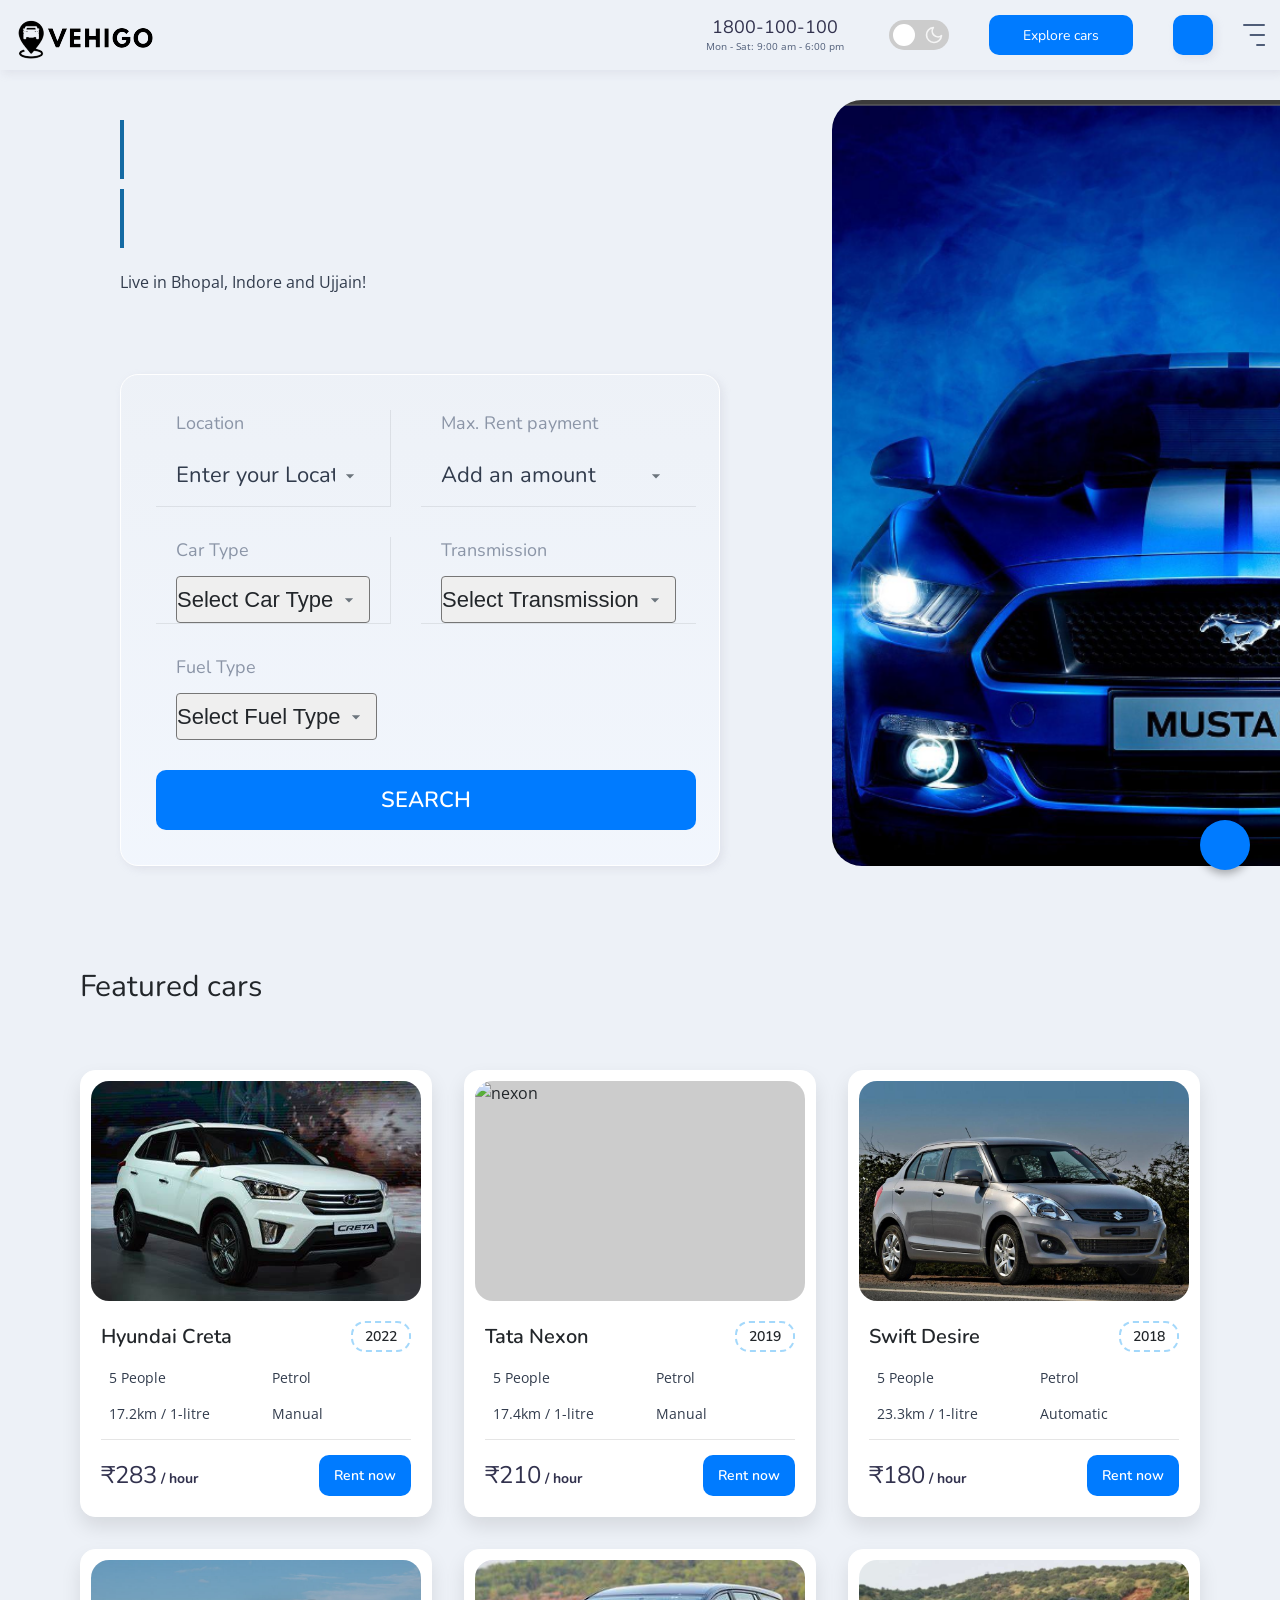
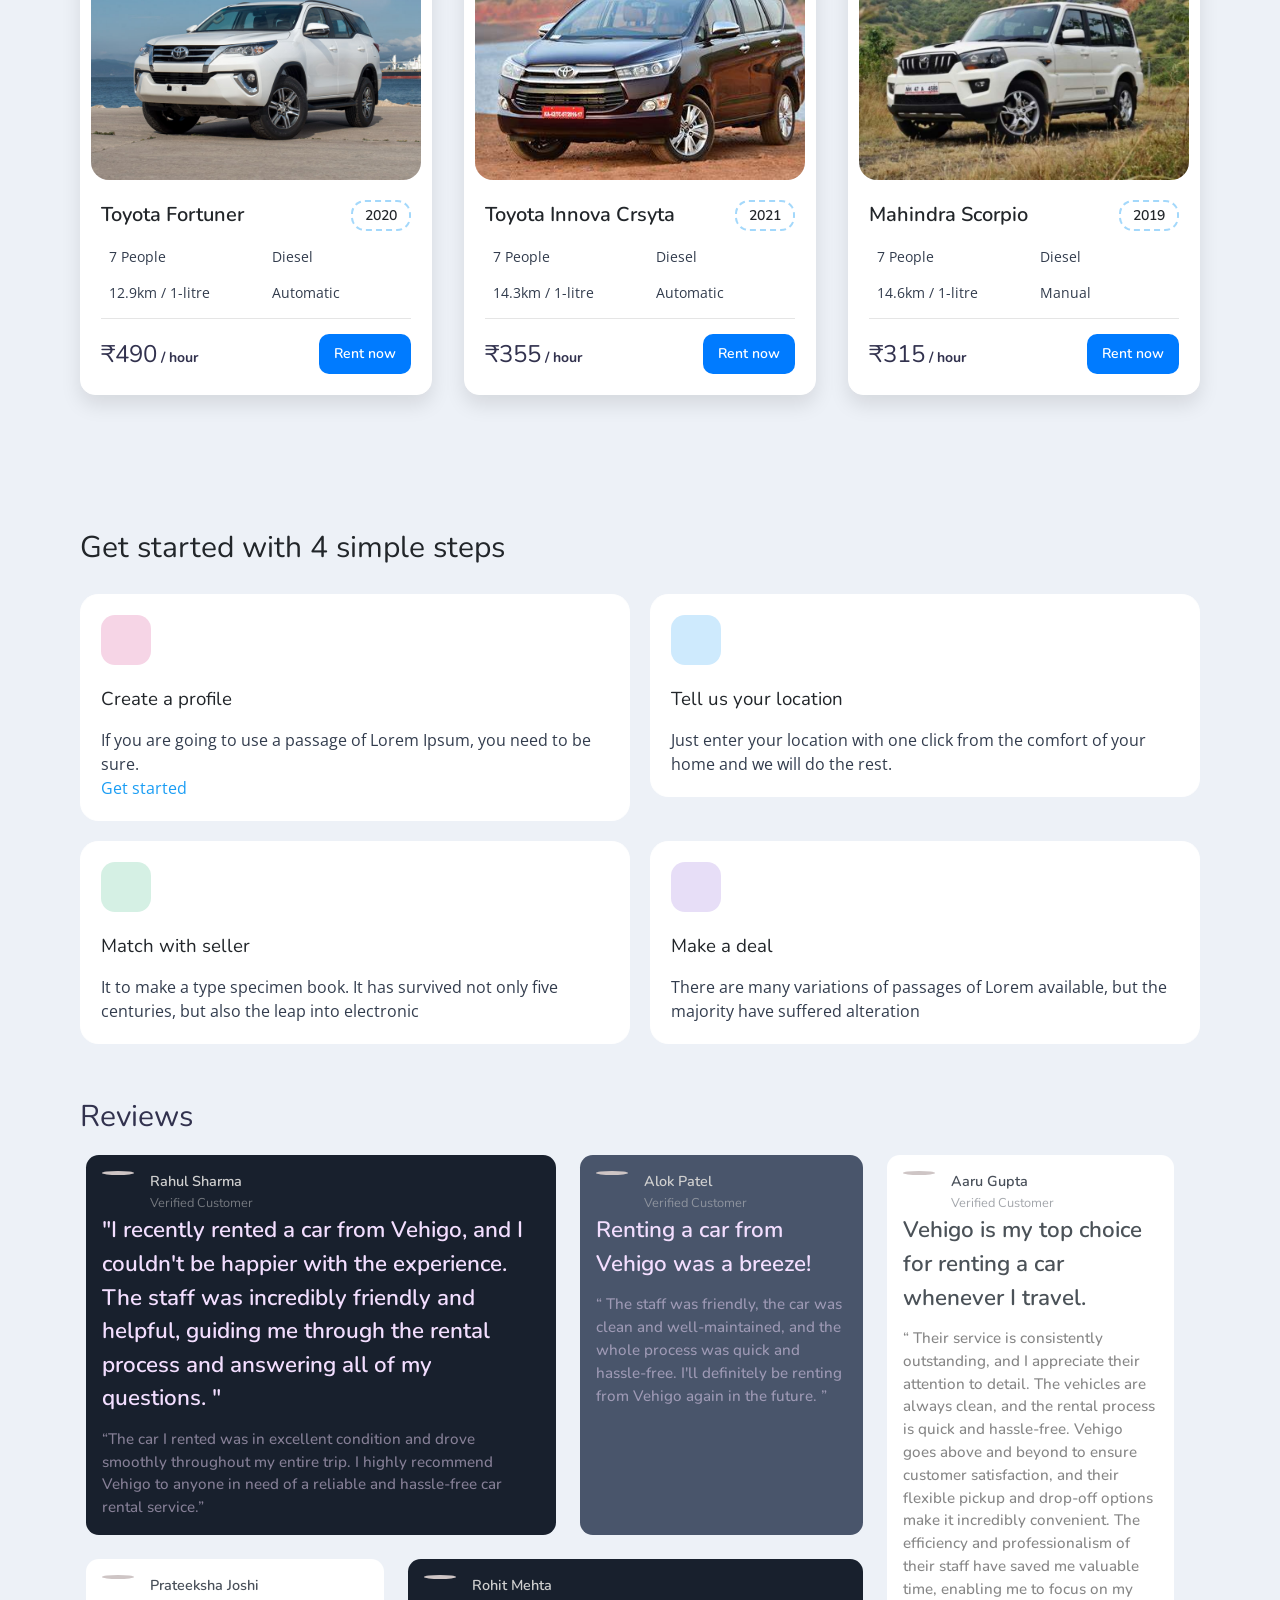
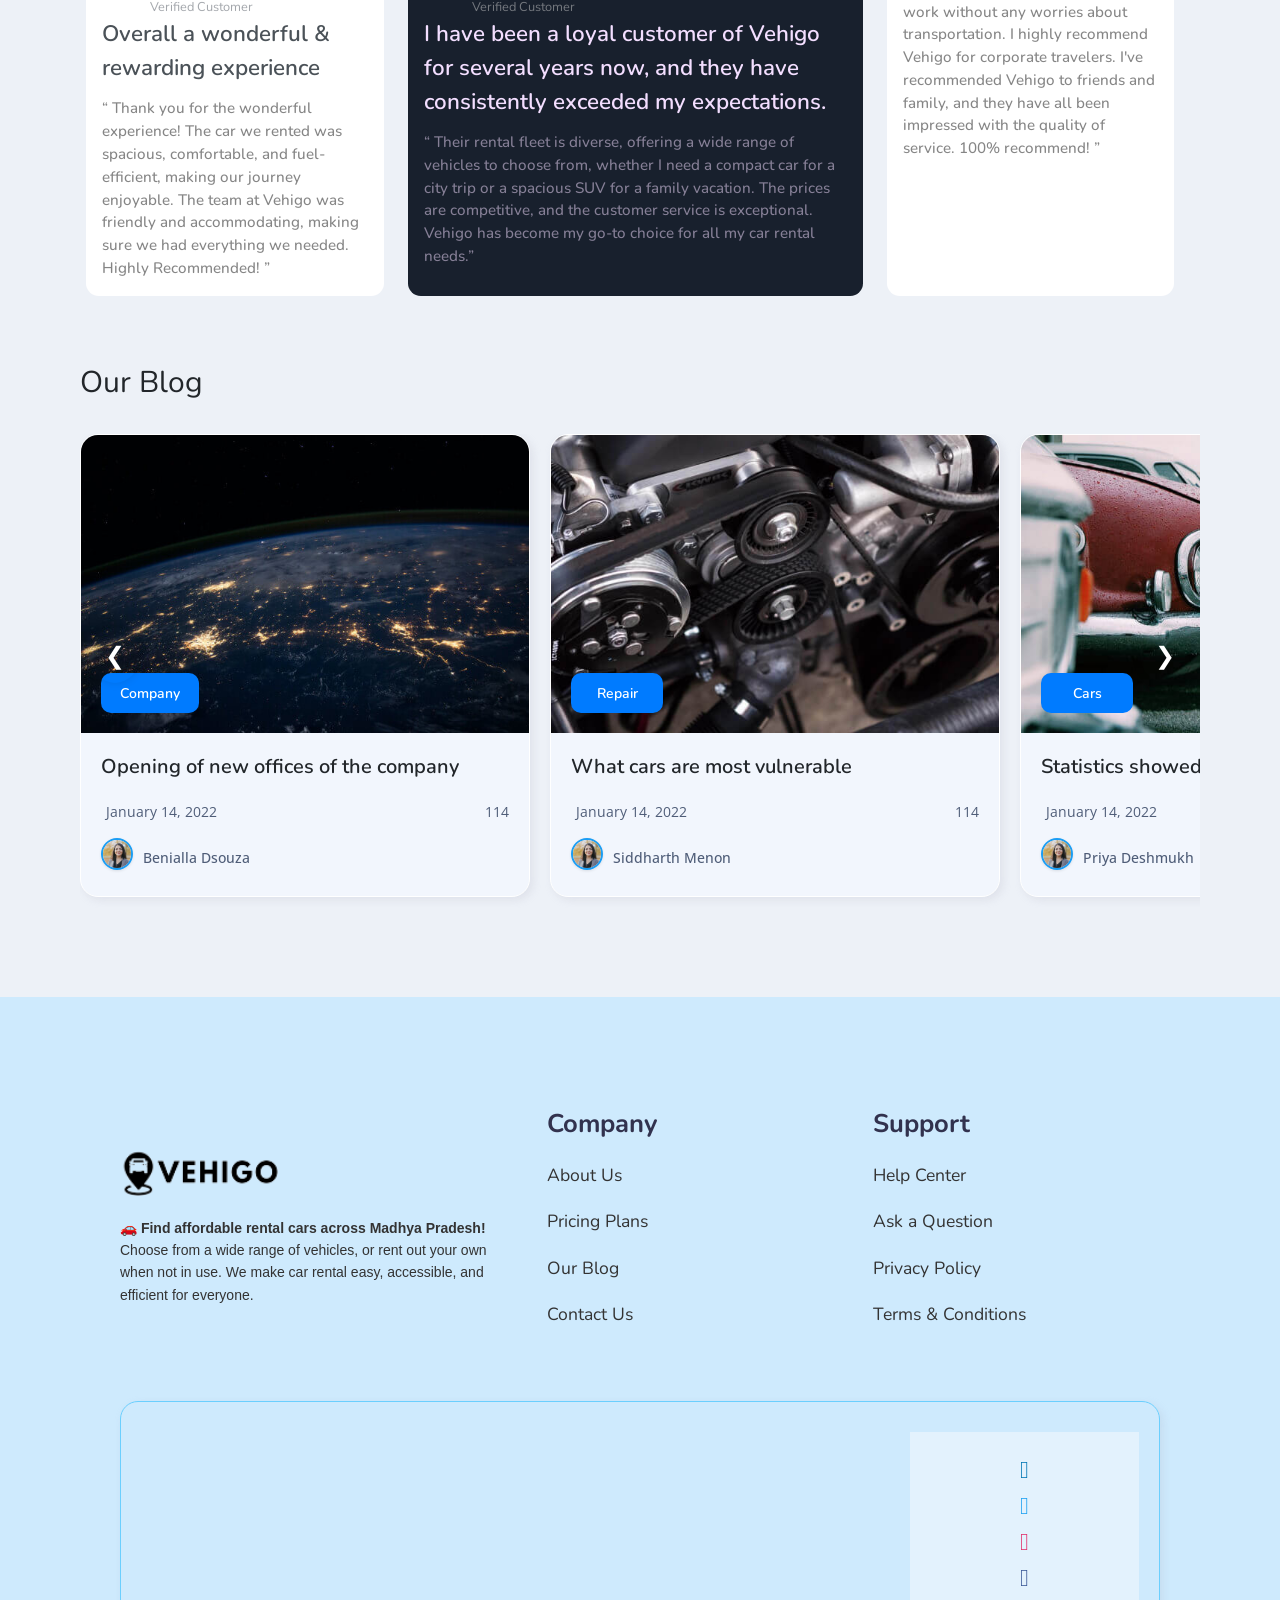
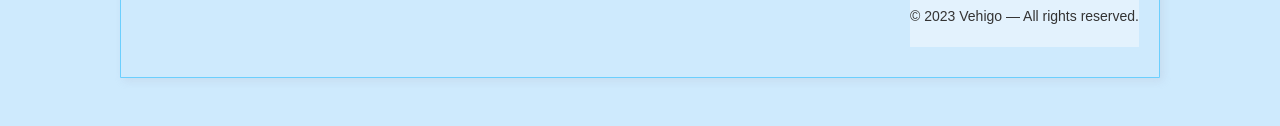
==== commit c7dcc84b: "card added" ====
--- a/index.html
+++ b/index.html
@@ -62,7 +62,7 @@
 
             <li>
               <a href="offline.html" class="navbar-link" data-nav-link
-                >Offline Centers</a
+                >Offline Center</a
               >
             </li>
 
--- a/assets/css/style.css
+++ b/assets/css/style.css
@@ -2110,7 +2110,7 @@
   color: #fff;
   padding: 0.6rem 1.2rem;
   border: none;
-  border-radius: 8px;
+  border-radius: 10px;
   cursor: pointer;
   transition: background 0.3s ease;
 }
